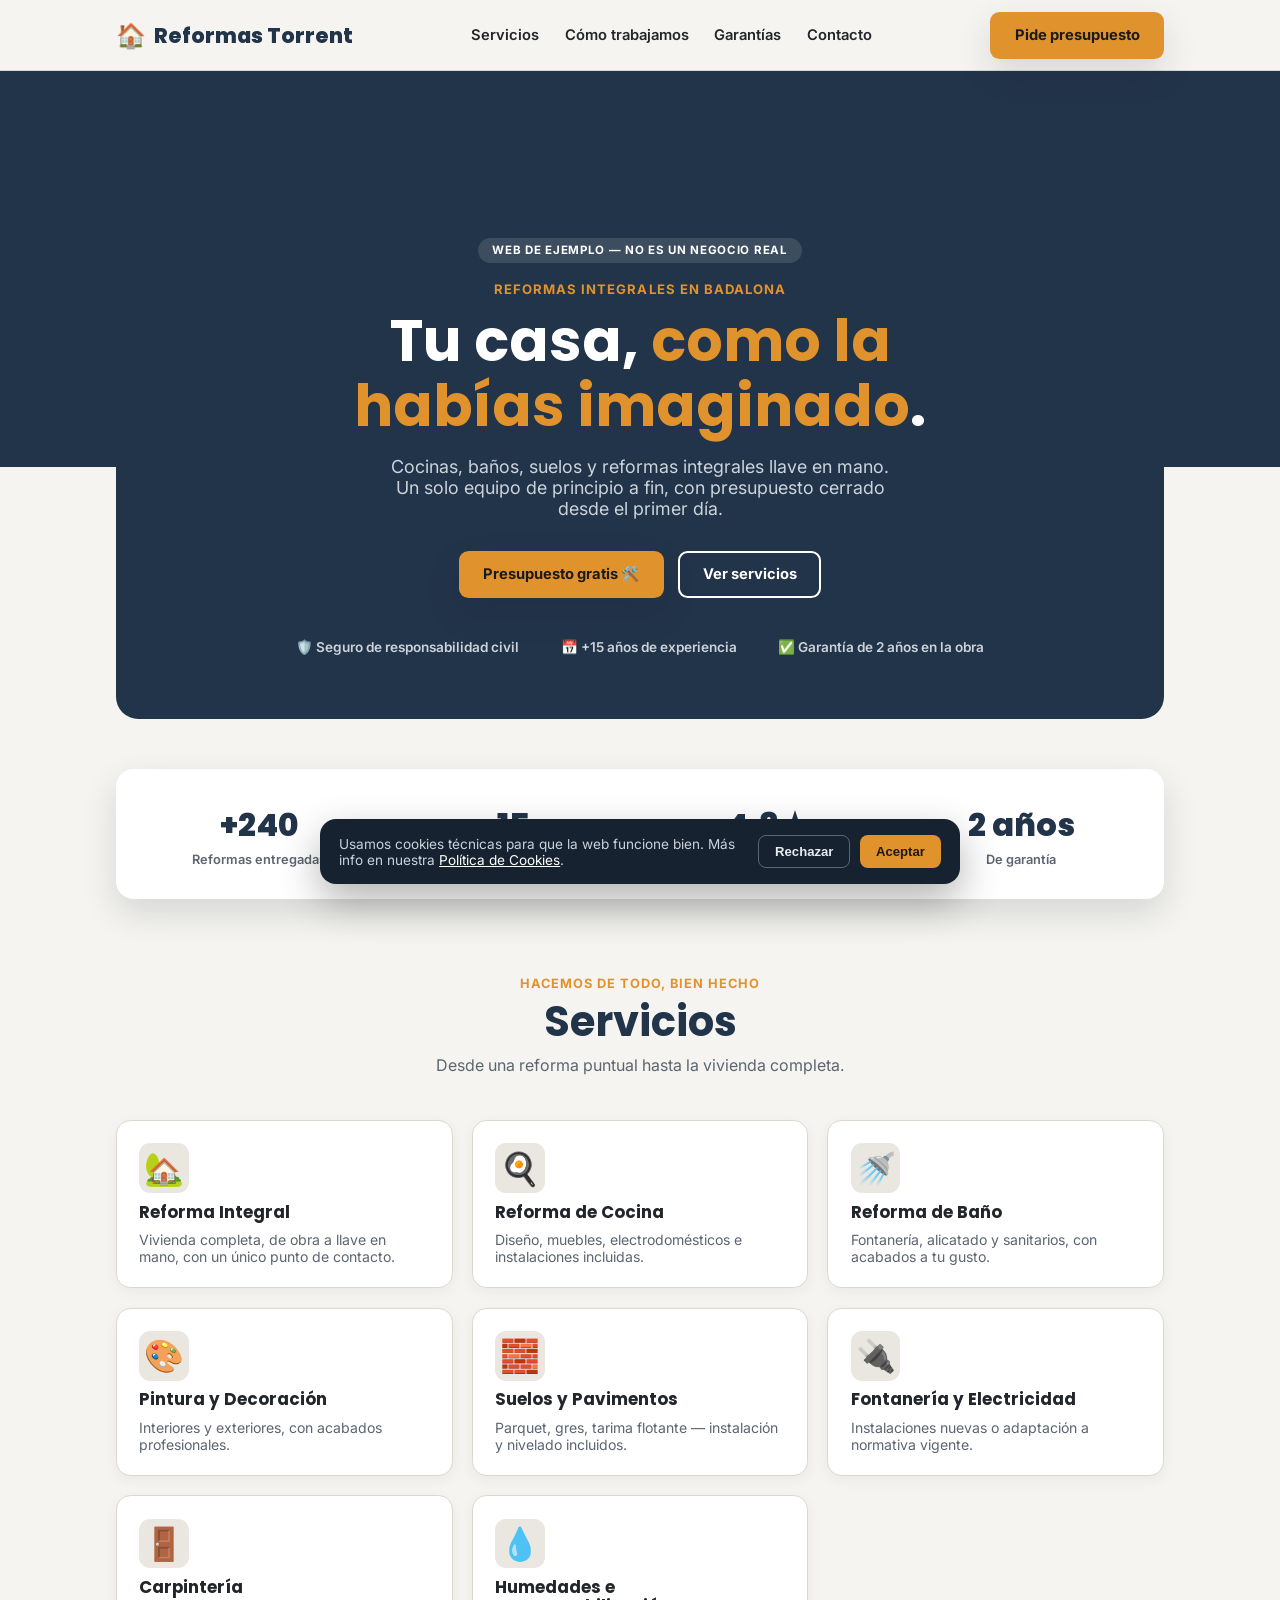
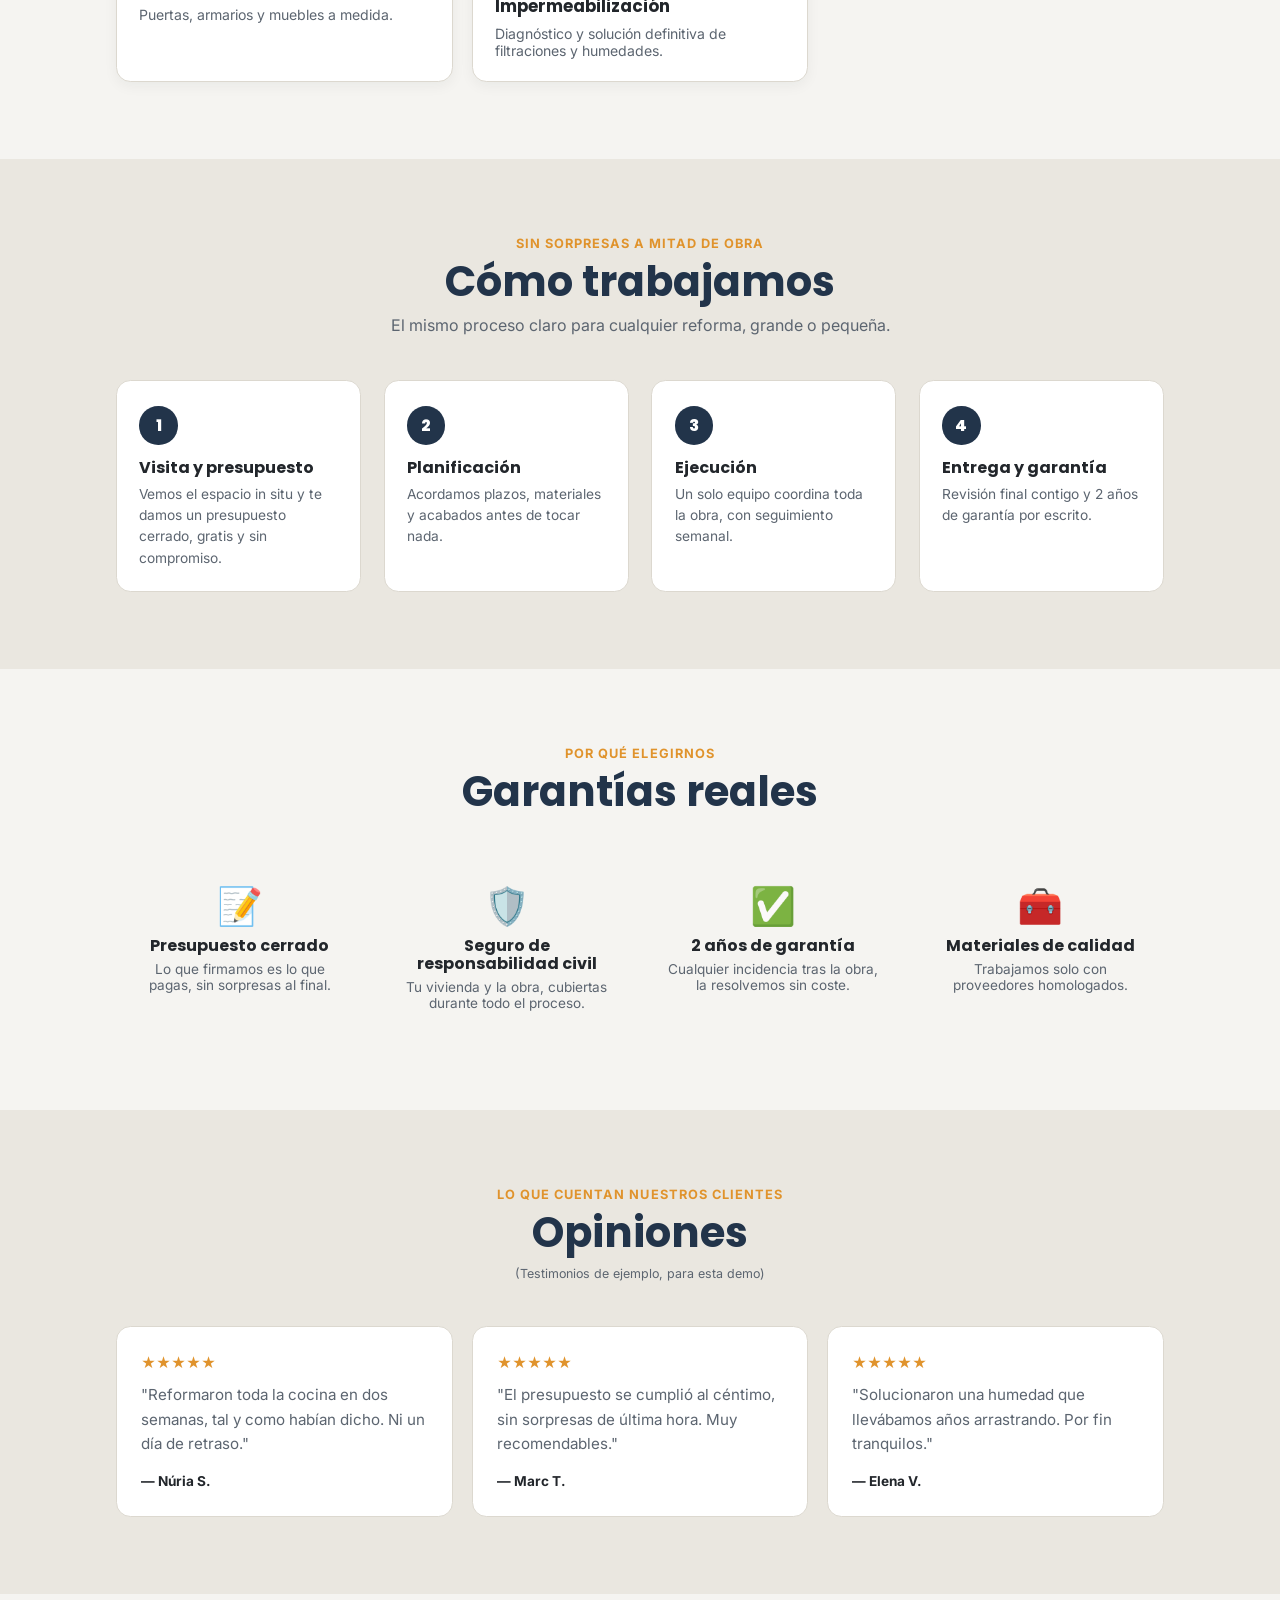
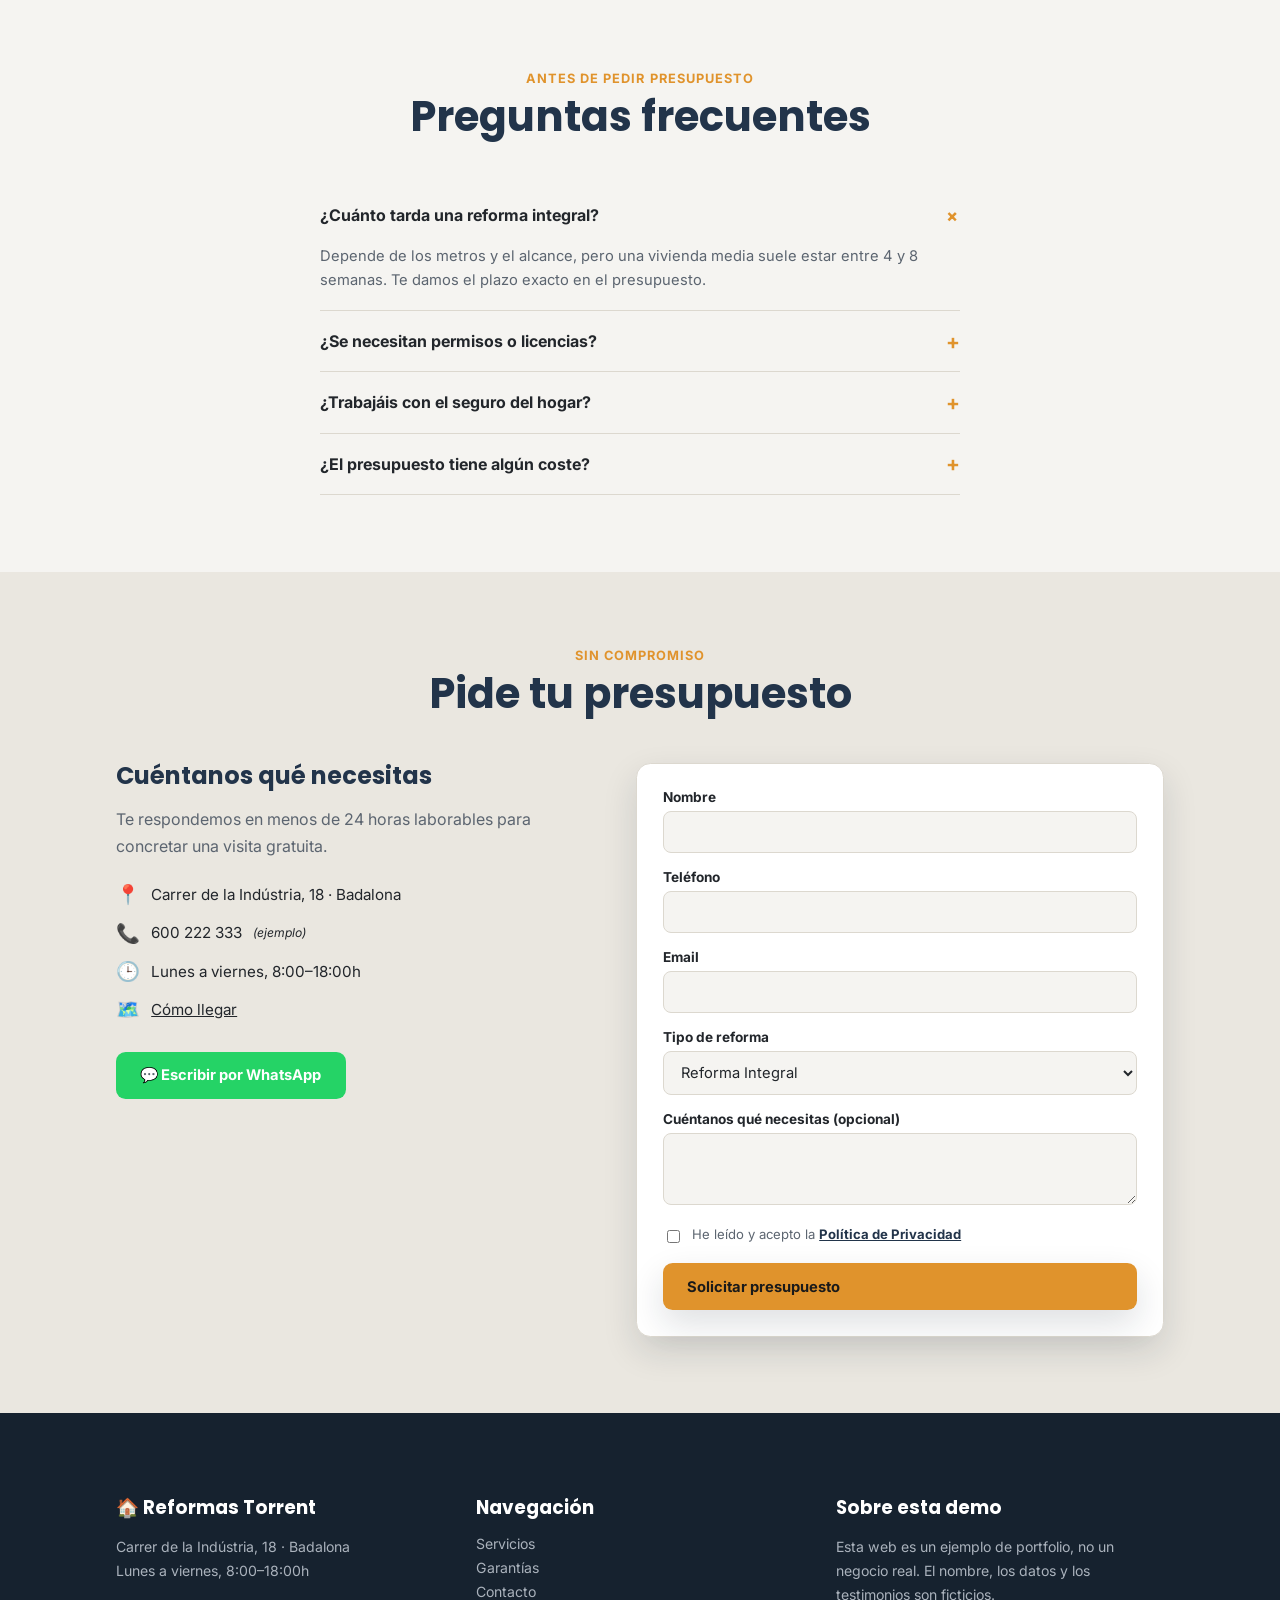
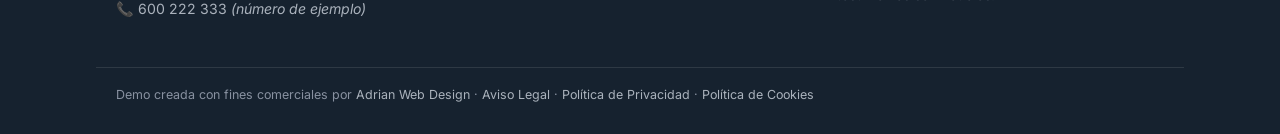
==== index.html @ 167d6a48 "Demo landing reformas Badalona" ====
<!doctype html>
<html lang="es">
<head>
<meta charset="UTF-8" />
<meta name="viewport" content="width=device-width, initial-scale=1.0" />
<title>Reformas en Badalona | Reformas Torrent</title>
<meta name="description" content="Reformas integrales de vivienda en Badalona: cocinas, baños, suelos y más. Presupuesto gratis y sin compromiso. Más de 15 años de experiencia." />
<meta property="og:title" content="Reformas en Badalona | Reformas Torrent" />
<meta property="og:description" content="Reformas integrales de vivienda en Badalona. Presupuesto gratis y sin compromiso." />
<meta property="og:type" content="website" />
<meta name="twitter:card" content="summary" />
<link rel="preconnect" href="https://fonts.googleapis.com">
<link href="https://fonts.googleapis.com/css2?family=Poppins:wght@600;700;800&family=Inter:wght@400;600;700;800&display=swap" rel="stylesheet">
<link rel="stylesheet" href="reformas.css" />
</head>
<body>

<header class="site-header">
  <div class="wrap">
    <a href="index.html" class="logo"><span class="ico">🏠</span> Reformas Torrent</a>
    <nav class="nav-links">
      <a href="#servicios">Servicios</a>
      <a href="#como-trabajamos">Cómo trabajamos</a>
      <a href="#garantias">Garantías</a>
      <a href="#contacto">Contacto</a>
    </nav>
    <a href="#contacto" class="btn btn-solid">Pide presupuesto</a>
  </div>
</header>

<section class="hero">
  <div class="wrap">
    <div class="inner">
      <div class="badge-demo">Web de ejemplo — no es un negocio real</div>
      <div class="eyebrow">Reformas integrales en Badalona</div>
      <h1>Tu casa, <span>como la habías imaginado</span>.</h1>
      <p class="lead">
        Cocinas, baños, suelos y reformas integrales llave en mano. Un solo
        equipo de principio a fin, con presupuesto cerrado desde el primer día.
      </p>
      <div class="cta-row">
        <a href="#contacto" class="btn btn-solid">Presupuesto gratis 🛠️</a>
        <a href="#servicios" class="btn btn-outline">Ver servicios</a>
      </div>
      <div class="trust-row">
        <span>🛡️ Seguro de responsabilidad civil</span>
        <span>📅 +15 años de experiencia</span>
        <span>✅ Garantía de 2 años en la obra</span>
      </div>
    </div>
  </div>
</section>

<div class="wrap stats-bar">
  <div class="stats-inner reveal">
    <div class="stat"><div class="num">+240</div><div class="lbl">Reformas entregadas</div></div>
    <div class="stat"><div class="num">15</div><div class="lbl">Años de experiencia</div></div>
    <div class="stat"><div class="num">4,8★</div><div class="lbl">Valoración media</div></div>
    <div class="stat"><div class="num">2 años</div><div class="lbl">De garantía</div></div>
  </div>
</div>

<section class="section" id="servicios">
  <div class="wrap">
    <div class="section-head reveal">
      <div class="eyebrow">Hacemos de todo, bien hecho</div>
      <h2>Servicios</h2>
      <p>Desde una reforma puntual hasta la vivienda completa.</p>
    </div>
    <div class="grid">
      <div class="card reveal"><div class="ico">🏡</div><h3>Reforma Integral</h3><div class="desc">Vivienda completa, de obra a llave en mano, con un único punto de contacto.</div></div>
      <div class="card reveal"><div class="ico">🍳</div><h3>Reforma de Cocina</h3><div class="desc">Diseño, muebles, electrodomésticos e instalaciones incluidas.</div></div>
      <div class="card reveal"><div class="ico">🚿</div><h3>Reforma de Baño</h3><div class="desc">Fontanería, alicatado y sanitarios, con acabados a tu gusto.</div></div>
      <div class="card reveal"><div class="ico">🎨</div><h3>Pintura y Decoración</h3><div class="desc">Interiores y exteriores, con acabados profesionales.</div></div>
      <div class="card reveal"><div class="ico">🧱</div><h3>Suelos y Pavimentos</h3><div class="desc">Parquet, gres, tarima flotante — instalación y nivelado incluidos.</div></div>
      <div class="card reveal"><div class="ico">🔌</div><h3>Fontanería y Electricidad</h3><div class="desc">Instalaciones nuevas o adaptación a normativa vigente.</div></div>
      <div class="card reveal"><div class="ico">🚪</div><h3>Carpintería</h3><div class="desc">Puertas, armarios y muebles a medida.</div></div>
      <div class="card reveal"><div class="ico">💧</div><h3>Humedades e Impermeabilización</h3><div class="desc">Diagnóstico y solución definitiva de filtraciones y humedades.</div></div>
    </div>
  </div>
</section>

<section class="section alt" id="como-trabajamos">
  <div class="wrap">
    <div class="section-head reveal">
      <div class="eyebrow">Sin sorpresas a mitad de obra</div>
      <h2>Cómo trabajamos</h2>
      <p>El mismo proceso claro para cualquier reforma, grande o pequeña.</p>
    </div>
    <div class="steps">
      <div class="step reveal"><div class="stepnum">1</div><h3>Visita y presupuesto</h3><p>Vemos el espacio in situ y te damos un presupuesto cerrado, gratis y sin compromiso.</p></div>
      <div class="step reveal"><div class="stepnum">2</div><h3>Planificación</h3><p>Acordamos plazos, materiales y acabados antes de tocar nada.</p></div>
      <div class="step reveal"><div class="stepnum">3</div><h3>Ejecución</h3><p>Un solo equipo coordina toda la obra, con seguimiento semanal.</p></div>
      <div class="step reveal"><div class="stepnum">4</div><h3>Entrega y garantía</h3><p>Revisión final contigo y 2 años de garantía por escrito.</p></div>
    </div>
  </div>
</section>

<section class="section" id="garantias">
  <div class="wrap">
    <div class="section-head reveal">
      <div class="eyebrow">Por qué elegirnos</div>
      <h2>Garantías reales</h2>
    </div>
    <div class="garantias">
      <div class="garantia reveal"><div class="ico">📝</div><h3>Presupuesto cerrado</h3><p>Lo que firmamos es lo que pagas, sin sorpresas al final.</p></div>
      <div class="garantia reveal"><div class="ico">🛡️</div><h3>Seguro de responsabilidad civil</h3><p>Tu vivienda y la obra, cubiertas durante todo el proceso.</p></div>
      <div class="garantia reveal"><div class="ico">✅</div><h3>2 años de garantía</h3><p>Cualquier incidencia tras la obra, la resolvemos sin coste.</p></div>
      <div class="garantia reveal"><div class="ico">🧰</div><h3>Materiales de calidad</h3><p>Trabajamos solo con proveedores homologados.</p></div>
    </div>
  </div>
</section>

<section class="section alt">
  <div class="wrap">
    <div class="section-head reveal">
      <div class="eyebrow">Lo que cuentan nuestros clientes</div>
      <h2>Opiniones</h2>
      <p style="font-size:0.78rem; color:var(--texto-suave);">(Testimonios de ejemplo, para esta demo)</p>
    </div>
    <div class="testi-grid">
      <div class="testi reveal"><div class="stars">★★★★★</div>"Reformaron toda la cocina en dos semanas, tal y como habían dicho. Ni un día de retraso."<div class="autor">— Núria S.</div></div>
      <div class="testi reveal"><div class="stars">★★★★★</div>"El presupuesto se cumplió al céntimo, sin sorpresas de última hora. Muy recomendables."<div class="autor">— Marc T.</div></div>
      <div class="testi reveal"><div class="stars">★★★★★</div>"Solucionaron una humedad que llevábamos años arrastrando. Por fin tranquilos."<div class="autor">— Elena V.</div></div>
    </div>
  </div>
</section>

<section class="section">
  <div class="wrap">
    <div class="section-head reveal">
      <div class="eyebrow">Antes de pedir presupuesto</div>
      <h2>Preguntas frecuentes</h2>
    </div>
    <div class="faq reveal">
      <div class="faq-item open">
        <button class="faq-q">¿Cuánto tarda una reforma integral? <span class="plus">+</span></button>
        <div class="faq-a"><p>Depende de los metros y el alcance, pero una vivienda media suele estar entre 4 y 8 semanas. Te damos el plazo exacto en el presupuesto.</p></div>
      </div>
      <div class="faq-item">
        <button class="faq-q">¿Se necesitan permisos o licencias? <span class="plus">+</span></button>
        <div class="faq-a"><p>Depende del tipo de obra. Si hace falta, nos encargamos nosotros mismos de la gestión del permiso correspondiente.</p></div>
      </div>
      <div class="faq-item">
        <button class="faq-q">¿Trabajáis con el seguro del hogar? <span class="plus">+</span></button>
        <div class="faq-a"><p>Sí, en casos de siniestro (humedades, roturas) podemos coordinar directamente con tu compañía aseguradora.</p></div>
      </div>
      <div class="faq-item">
        <button class="faq-q">¿El presupuesto tiene algún coste? <span class="plus">+</span></button>
        <div class="faq-a"><p>No, la visita y el presupuesto son siempre gratuitos y sin ningún compromiso de contratación.</p></div>
      </div>
    </div>
  </div>
</section>

<section class="section alt" id="contacto">
  <div class="wrap">
    <div class="section-head reveal">
      <div class="eyebrow">Sin compromiso</div>
      <h2>Pide tu presupuesto</h2>
    </div>
    <div class="contact-wrap">
      <div class="contact-info reveal">
        <h3>Cuéntanos qué necesitas</h3>
        <p>Te respondemos en menos de 24 horas laborables para concretar una visita gratuita.</p>
        <div class="item"><span class="ico">📍</span> Carrer de la Indústria, 18 · Badalona</div>
        <div class="item"><span class="ico">📞</span> 600 222 333 <em style="font-size:0.8em;">(ejemplo)</em></div>
        <div class="item"><span class="ico">🕒</span> Lunes a viernes, 8:00–18:00h</div>
        <div class="item"><span class="ico">🗺️</span> <a href="https://www.google.com/maps/search/?api=1&query=Badalona" target="_blank" rel="noopener">Cómo llegar</a></div>
        <a href="#" class="btn btn-wsp" style="margin-top:1rem;">💬 Escribir por WhatsApp</a>
      </div>
      <form class="contact-form" id="contact-form">
        <div class="form-error" id="form-error"></div>
        <div class="field"><label for="nombre">Nombre</label><input type="text" id="nombre" name="nombre" required></div>
        <div class="field"><label for="telefono">Teléfono</label><input type="tel" id="telefono" name="telefono" required></div>
        <div class="field"><label for="email">Email</label><input type="email" id="email" name="email" required></div>
        <div class="field">
          <label for="tipo">Tipo de reforma</label>
          <select id="tipo" name="tipo">
            <option>Reforma Integral</option>
            <option>Cocina</option>
            <option>Baño</option>
            <option>Pintura</option>
            <option>Suelos</option>
            <option>Fontanería / Electricidad</option>
            <option>Humedades</option>
            <option>Otro</option>
          </select>
        </div>
        <div class="field"><label for="comentarios">Cuéntanos qué necesitas (opcional)</label><textarea id="comentarios" name="comentarios"></textarea></div>
        <div class="checkbox-row">
          <input type="checkbox" id="privacidad" name="privacidad">
          <label for="privacidad">He leído y acepto la <a href="politica-privacidad.html" target="_blank">Política de Privacidad</a></label>
        </div>
        <div class="submit-row"><button type="submit" class="btn btn-solid">Solicitar presupuesto</button></div>
      </form>
      <div class="form-success" id="form-success">
        <div class="ico">🏠</div>
        <h3>¡Gracias!</h3>
        <p>Esto es una demo: en la web real, aquí llegaría tu solicitud directamente por email o WhatsApp.</p>
      </div>
    </div>
  </div>
</section>

<footer class="site-footer">
  <div class="wrap">
    <div>
      <h4>🏠 Reformas Torrent</h4>
      <p>Carrer de la Indústria, 18 · Badalona<br>Lunes a viernes, 8:00–18:00h</p>
      <p>📞 600 222 333 <em>(número de ejemplo)</em></p>
    </div>
    <div>
      <h4>Navegación</h4>
      <ul><li><a href="#servicios">Servicios</a></li><li><a href="#garantias">Garantías</a></li><li><a href="#contacto">Contacto</a></li></ul>
    </div>
    <div>
      <h4>Sobre esta demo</h4>
      <p>Esta web es un ejemplo de portfolio, no un negocio real. El nombre, los datos y los testimonios son ficticios.</p>
    </div>
  </div>
  <div class="footer-bottom">
    <span>Demo creada con fines comerciales por <a href="https://adrianwebdesign.es/" target="_blank" rel="noopener">Adrian Web Design</a> · <a href="aviso-legal.html">Aviso Legal</a> · <a href="politica-privacidad.html">Política de Privacidad</a> · <a href="politica-cookies.html">Política de Cookies</a></span>
  </div>
</footer>

<div class="cookie-banner" id="cookie-banner">
  <p>Usamos cookies técnicas para que la web funcione bien. Más info en nuestra <a href="politica-cookies.html">Política de Cookies</a>.</p>
  <div class="cookie-actions">
    <button class="btn-reject" id="cookie-reject">Rechazar</button>
    <button class="btn-accept" id="cookie-accept">Aceptar</button>
  </div>
</div>

<script src="script.js"></script>
</body>
</html>
---- reformas.css ----
/* ===== Reformas Torrent — demo de portfolio ===== */

:root {
  --azul: #22344a;
  --azul-osc: #16222f;
  --ambar: #e0932c;
  --gris: #f5f4f1;
  --gris-2: #eae7e0;
  --texto: #22262b;
  --texto-suave: #5c6570;
  --borde: #dcd8cf;
  --sombra: 0 14px 34px rgba(22, 34, 47, 0.14);
  font-size: 16px;
}

* { box-sizing: border-box; }
html { scroll-behavior: smooth; }

body {
  margin: 0;
  font-family: "Inter", system-ui, sans-serif;
  background: var(--gris);
  color: var(--texto);
  -webkit-font-smoothing: antialiased;
  overflow-x: hidden;
}

h1, h2, h3, .display {
  font-family: "Poppins", "Inter", sans-serif;
  font-weight: 700;
  line-height: 1.12;
  margin: 0;
}

a { color: inherit; }
img { max-width: 100%; display: block; }
.wrap { max-width: 68rem; margin: 0 auto; padding: 0 1.25rem; }

.reveal { opacity: 0; transform: translateY(18px); transition: opacity 0.6s ease, transform 0.6s ease; }
.reveal.in { opacity: 1; transform: translateY(0); }

/* ---------- Header ---------- */

.site-header { position: sticky; top: 0; z-index: 40; background: rgba(245, 244, 241, 0.94); backdrop-filter: blur(8px); border-bottom: 1px solid var(--borde); }
.site-header .wrap { display: flex; align-items: center; justify-content: space-between; gap: 1rem; height: 4.4rem; }
.logo { display: flex; align-items: center; gap: 0.5rem; font-family: "Poppins", sans-serif; font-weight: 800; font-size: clamp(1.05rem, 2vw, 1.3rem); text-decoration: none; color: var(--azul); white-space: nowrap; }
.logo .ico { font-size: 1.5rem; }
.nav-links { display: flex; align-items: center; gap: 1.6rem; font-weight: 600; font-size: 0.92rem; }
.nav-links a { text-decoration: none; color: var(--texto); }
.nav-links a:hover { color: var(--ambar); }

.btn { display: inline-flex; align-items: center; gap: 0.5rem; padding: 0.78rem 1.4rem; border-radius: 0.6rem; font-weight: 700; text-decoration: none; font-size: 0.92rem; border: 2px solid transparent; cursor: pointer; transition: transform 0.15s ease; }
.btn:hover { transform: translateY(-2px); }
.btn-solid { background: var(--ambar); color: #1a1a1a; box-shadow: var(--sombra); }
.btn-solid:hover { background: #c67e1f; }
.btn-outline { background: transparent; border-color: var(--azul); color: var(--azul); }
.btn-wsp { background: #25d366; color: #fff; }

/* ---------- Hero ---------- */

.hero { position: relative; padding: clamp(3.5rem, 8vw, 6.5rem) 0 clamp(3rem, 6vw, 4.5rem); text-align: center; overflow: hidden; background: linear-gradient(180deg, var(--azul) 0%, var(--azul) 55%, var(--gris) 55%); }
.hero .inner { background: var(--azul); border-radius: 1.4rem; padding: clamp(2.5rem, 6vw, 4rem) clamp(1.5rem, 4vw, 3rem); color: #fff; }
.hero .badge-demo { display: inline-block; margin-bottom: 1.1rem; padding: 0.35rem 0.9rem; border-radius: 999px; background: rgba(255,255,255,0.12); color: #fff; font-size: 0.72rem; font-weight: 700; letter-spacing: 0.06em; text-transform: uppercase; }
.hero .eyebrow { font-weight: 700; color: var(--ambar); letter-spacing: 0.08em; text-transform: uppercase; font-size: 0.82rem; margin-bottom: 0.8rem; }
.hero h1 { font-size: clamp(2.2rem, 5.5vw, 3.6rem); max-width: 40rem; margin: 0 auto; color: #fff; }
.hero h1 span { color: var(--ambar); }
.hero p.lead { max-width: 32rem; margin: 1.1rem auto 0; color: #cdd3da; font-size: clamp(1rem, 1.6vw, 1.12rem); }
.hero .cta-row { margin-top: 2rem; display: flex; gap: 0.9rem; justify-content: center; flex-wrap: wrap; }
.hero .btn-outline { border-color: #fff; color: #fff; }

.trust-row { margin-top: 2.6rem; display: flex; justify-content: center; gap: clamp(1.2rem, 4vw, 2.6rem); flex-wrap: wrap; font-size: 0.85rem; color: #cdd3da; font-weight: 600; }
.trust-row span { display: flex; align-items: center; gap: 0.4rem; }

/* Stats bar */
.stats-bar { margin-top: -1.4rem; position: relative; z-index: 5; }
.stats-inner { background: #fff; border-radius: 1.1rem; box-shadow: var(--sombra); display: grid; grid-template-columns: repeat(auto-fit, minmax(9rem, 1fr)); padding: 1.6rem 1rem; }
.stat { text-align: center; padding: 0.4rem; }
.stat .num { font-family: "Poppins", sans-serif; font-weight: 800; font-size: clamp(1.5rem, 3vw, 2rem); color: var(--azul); }
.stat .lbl { font-size: 0.8rem; color: var(--texto-suave); font-weight: 600; margin-top: 0.2rem; }

/* ---------- Secciones ---------- */

.section { padding: clamp(3rem, 6vw, 5rem) 0; }
.section.alt { background: var(--gris-2); }
.section-head { text-align: center; max-width: 36rem; margin: 0 auto clamp(2rem, 4vw, 2.8rem); }
.section-head .eyebrow { font-weight: 700; color: var(--ambar); letter-spacing: 0.08em; text-transform: uppercase; font-size: 0.8rem; margin-bottom: 0.5rem; }
.section-head h2 { font-size: clamp(1.9rem, 3.8vw, 2.6rem); color: var(--azul); }
.section-head p { color: var(--texto-suave); margin-top: 0.6rem; }

/* Servicios */
.grid { display: grid; grid-template-columns: repeat(auto-fill, minmax(16rem, 1fr)); gap: 1.2rem; }
.card { background: #fff; border: 1px solid var(--borde); border-radius: 0.9rem; padding: 1.4rem; display: flex; flex-direction: column; gap: 0.6rem; box-shadow: 0 4px 14px rgba(22,34,47,0.05); transition: box-shadow 0.15s ease, transform 0.15s ease; }
.card:hover { box-shadow: var(--sombra); transform: translateY(-3px); }
.card .ico { font-size: 2rem; width: 3.1rem; height: 3.1rem; display: flex; align-items: center; justify-content: center; background: var(--gris-2); border-radius: 0.7rem; }
.card h3 { font-size: 1.05rem; }
.card .desc { font-size: 0.88rem; color: var(--texto-suave); flex-grow: 1; }

/* Cómo trabajamos */
.steps { display: grid; grid-template-columns: repeat(auto-fit, minmax(13rem, 1fr)); gap: 1.4rem; counter-reset: step; }
.step { position: relative; background: #fff; border: 1px solid var(--borde); border-radius: 0.9rem; padding: 1.6rem 1.4rem 1.4rem; }
.step .stepnum { width: 2.4rem; height: 2.4rem; border-radius: 50%; background: var(--azul); color: #fff; display: flex; align-items: center; justify-content: center; font-family: "Poppins", sans-serif; font-weight: 800; margin-bottom: 0.9rem; }
.step h3 { font-size: 1rem; margin-bottom: 0.4rem; }
.step p { font-size: 0.86rem; color: var(--texto-suave); margin: 0; line-height: 1.55; }

/* Garantías */
.garantias { display: grid; grid-template-columns: repeat(auto-fit, minmax(14rem, 1fr)); gap: 1.2rem; }
.garantia { text-align: center; padding: 1.4rem 1rem; }
.garantia .ico { font-size: 2.3rem; margin-bottom: 0.6rem; }
.garantia h3 { font-size: 1rem; margin-bottom: 0.35rem; }
.garantia p { font-size: 0.85rem; color: var(--texto-suave); margin: 0; }

/* Testimonios */
.testi-grid { display: grid; grid-template-columns: repeat(auto-fit, minmax(16rem, 1fr)); gap: 1.2rem; }
.testi { background: #fff; border: 1px solid var(--borde); border-radius: 0.9rem; padding: 1.5rem; font-size: 0.95rem; color: var(--texto-suave); line-height: 1.6; }
.testi .stars { color: var(--ambar); font-size: 0.9rem; margin-bottom: 0.6rem; }
.testi .autor { margin-top: 0.9rem; font-weight: 700; color: var(--texto); font-size: 0.85rem; }

/* FAQ */
.faq { max-width: 40rem; margin: 0 auto; }
.faq-item { border-bottom: 1px solid var(--borde); }
.faq-q { width: 100%; text-align: left; background: none; border: none; cursor: pointer; padding: 1.1rem 0; display: flex; justify-content: space-between; align-items: center; font-weight: 700; font-size: 1rem; color: var(--texto); font-family: inherit; }
.faq-q .plus { transition: transform 0.2s ease; font-size: 1.3rem; color: var(--ambar); }
.faq-item.open .faq-q .plus { transform: rotate(45deg); }
.faq-a { max-height: 0; overflow: hidden; transition: max-height 0.25s ease; }
.faq-item.open .faq-a { max-height: 12rem; }
.faq-a p { padding: 0 0 1.1rem; color: var(--texto-suave); font-size: 0.92rem; line-height: 1.6; margin: 0; }

/* Contacto */
.contact-wrap { display: grid; grid-template-columns: 1fr 1.1fr; gap: 2.5rem; align-items: flex-start; }
@media (max-width: 800px) { .contact-wrap { grid-template-columns: 1fr; } }
.contact-info h3 { font-size: 1.5rem; margin-bottom: 0.8rem; color: var(--azul); }
.contact-info p { color: var(--texto-suave); line-height: 1.7; margin-bottom: 1.4rem; }
.contact-info .item { display: flex; gap: 0.7rem; align-items: center; margin-bottom: 0.9rem; font-size: 0.95rem; }
.contact-info .ico { font-size: 1.2rem; }

form.contact-form { background: #fff; border: 1px solid var(--borde); border-radius: 0.9rem; padding: 1.6rem; box-shadow: var(--sombra); }
.field { margin-bottom: 1rem; }
.field label { display: block; font-size: 0.85rem; font-weight: 700; margin-bottom: 0.35rem; }
.field input, .field select, .field textarea { width: 100%; padding: 0.7rem 0.85rem; border: 1.5px solid var(--borde); border-radius: 0.5rem; font-family: inherit; font-size: 0.92rem; background: var(--gris); color: var(--texto); }
.field textarea { resize: vertical; min-height: 4.5rem; }
.checkbox-row { display: flex; align-items: flex-start; gap: 0.6rem; margin: 1.1rem 0; font-size: 0.82rem; color: var(--texto-suave); }
.checkbox-row input { margin-top: 0.2rem; }
.checkbox-row a { color: var(--azul); font-weight: 700; text-decoration: underline; }
.form-error { color: #b3402a; font-size: 0.82rem; margin-bottom: 0.8rem; display: none; }
.form-error.show { display: block; }
.form-success { display: none; text-align: center; padding: 2rem 0; }
.form-success.show { display: block; }
.form-success .ico { font-size: 2.4rem; margin-bottom: 0.6rem; }
.submit-row { display: flex; gap: 0.7rem; flex-wrap: wrap; }
.submit-row button { flex: 1; min-width: 9rem; font-family: inherit; }

/* ---------- Footer ---------- */

.site-footer { background: var(--azul-osc); color: #d8dde3; padding: clamp(2.5rem, 5vw, 3.5rem) 0 2rem; }
.site-footer .wrap { display: grid; grid-template-columns: repeat(auto-fit, minmax(13rem, 1fr)); gap: 2rem; }
.site-footer h4 { font-family: "Poppins", sans-serif; font-size: 1.15rem; margin-bottom: 0.7rem; color: #fff; }
.site-footer p, .site-footer li { font-size: 0.88rem; color: #aab2bc; line-height: 1.7; }
.site-footer ul { list-style: none; margin: 0; padding: 0; }
.site-footer a { text-decoration: none; color: #aab2bc; }
.site-footer a:hover { color: #fff; }
.footer-bottom { max-width: 68rem; margin: 2rem auto 0; padding: 1.2rem 1.25rem 0; border-top: 1px solid rgba(255,255,255,0.1); font-size: 0.78rem; color: #8891a0; display: flex; flex-wrap: wrap; gap: 0.6rem 1.2rem; justify-content: space-between; }
.footer-bottom a { color: #aab2bc; }
.footer-bottom a:hover { color: #fff; }

/* ---------- Banner de cookies ---------- */
.cookie-banner { position: fixed; left: 1rem; right: 1rem; bottom: 1rem; z-index: 80; max-width: 40rem; margin: 0 auto; background: var(--azul-osc); color: #e7eaee; border-radius: 1rem; padding: 1rem 1.2rem; box-shadow: 0 16px 40px rgba(0,0,0,0.3); display: flex; flex-wrap: wrap; align-items: center; gap: 0.9rem; transform: translateY(140%); transition: transform 0.3s ease; }
.cookie-banner.show { transform: translateY(0); }
.cookie-banner p { margin: 0; font-size: 0.85rem; flex: 1 1 16rem; color: #ccd2d9; }
.cookie-banner a { color: #fff; text-decoration: underline; }
.cookie-banner .cookie-actions { display: flex; gap: 0.6rem; flex-shrink: 0; }
.cookie-banner button { border: none; border-radius: 0.5rem; padding: 0.5rem 1rem; font-weight: 700; font-size: 0.82rem; cursor: pointer; }
.cookie-banner .btn-reject { background: transparent; border: 1.5px solid #5c6570; color: #e7eaee; }
.cookie-banner .btn-accept { background: var(--ambar); color: #1a1a1a; }

/* ---------- Páginas legales ---------- */
.legal-hero { padding: clamp(3rem, 7vw, 5rem) 0 clamp(2rem, 5vw, 3rem); text-align: center; background: var(--azul); color: #fff; }
.legal-hero h1 { font-size: clamp(2.1rem, 5vw, 3rem); color: #fff; }
.legal-body { max-width: 42rem; margin: 0 auto; padding: clamp(2rem, 5vw, 3rem) 1.25rem clamp(3rem, 6vw, 5rem); }
.legal-body h2 { font-size: 1.25rem; margin: 2rem 0 0.6rem; color: var(--azul); }
.legal-body h2:first-child { margin-top: 0; }
.legal-body p, .legal-body li { font-size: 0.98rem; line-height: 1.7; color: var(--texto-suave); }
.legal-body strong { color: var(--texto); }
.legal-body .placeholder { background: #fff3cd; color: #6b5300; padding: 0.1rem 0.4rem; border-radius: 0.3rem; font-weight: 700; font-size: 0.85em; }

@media (max-width: 640px) { .nav-links { display: none; } }
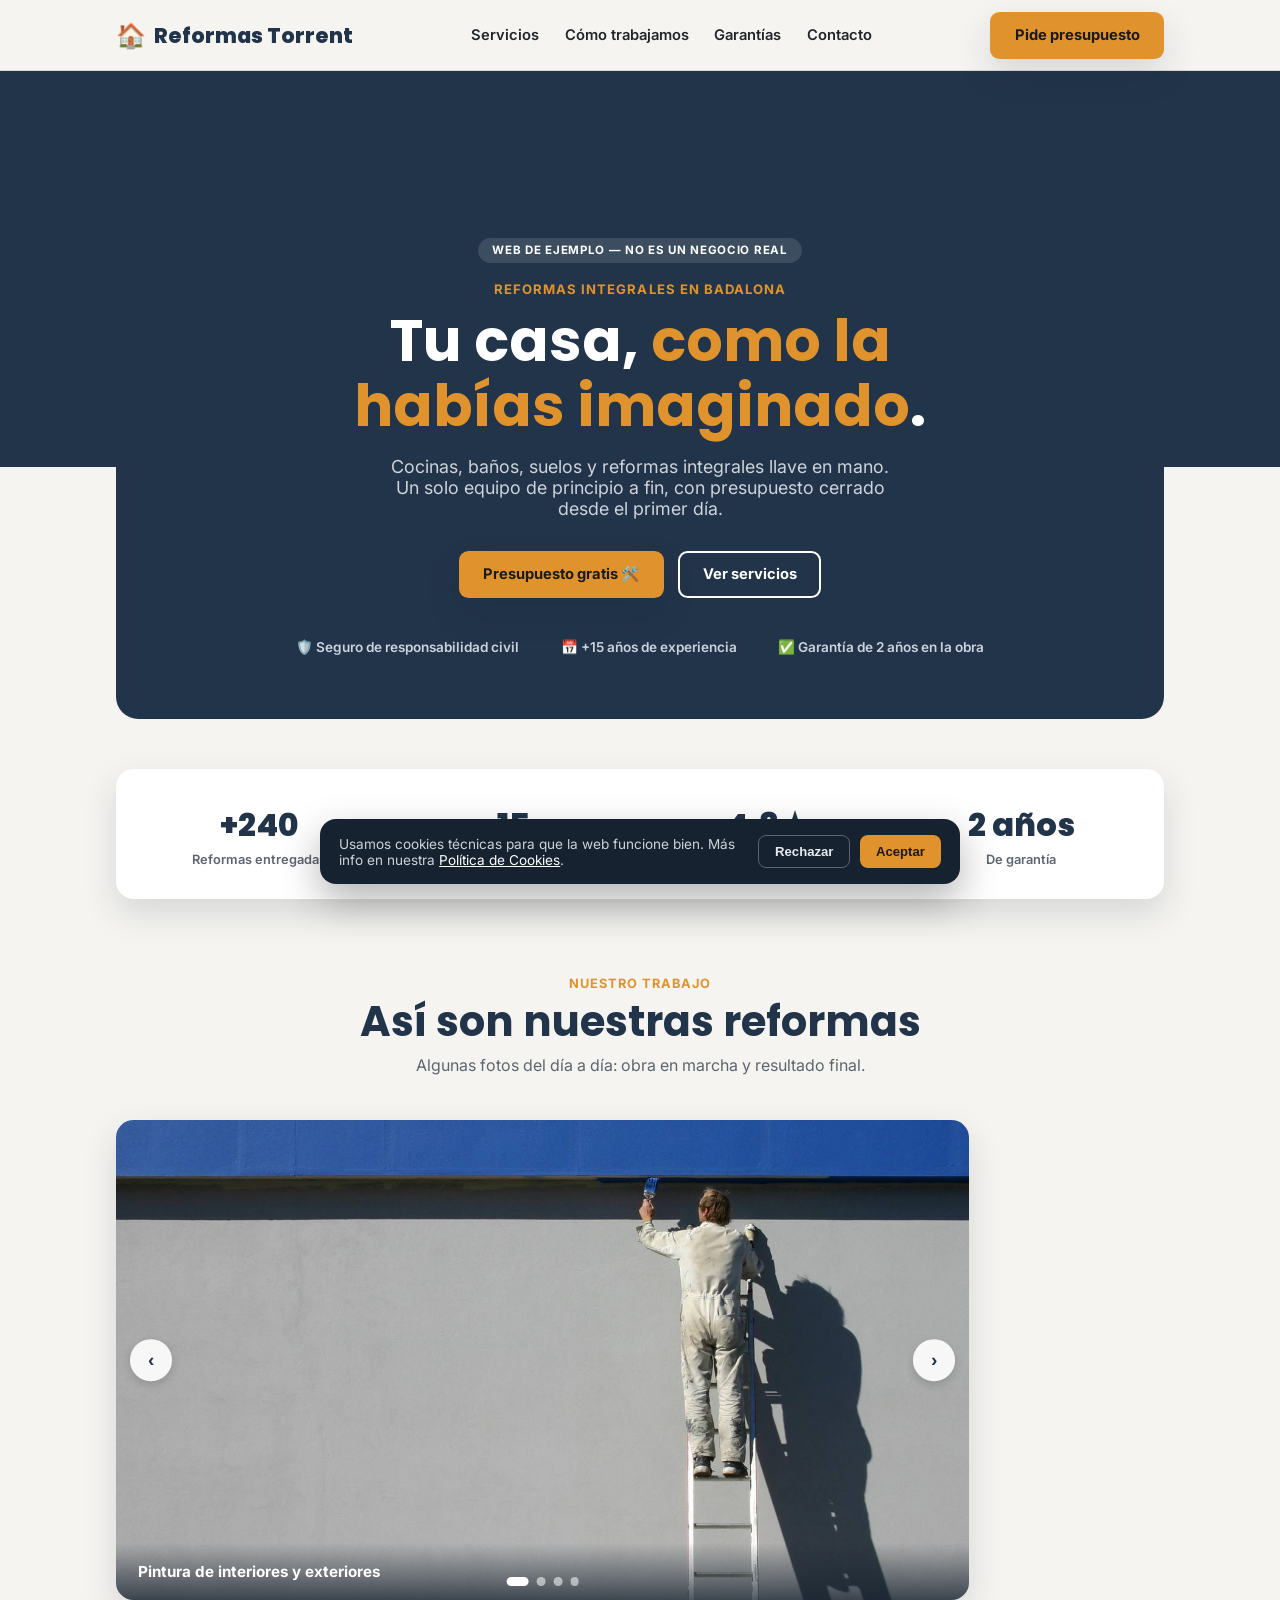
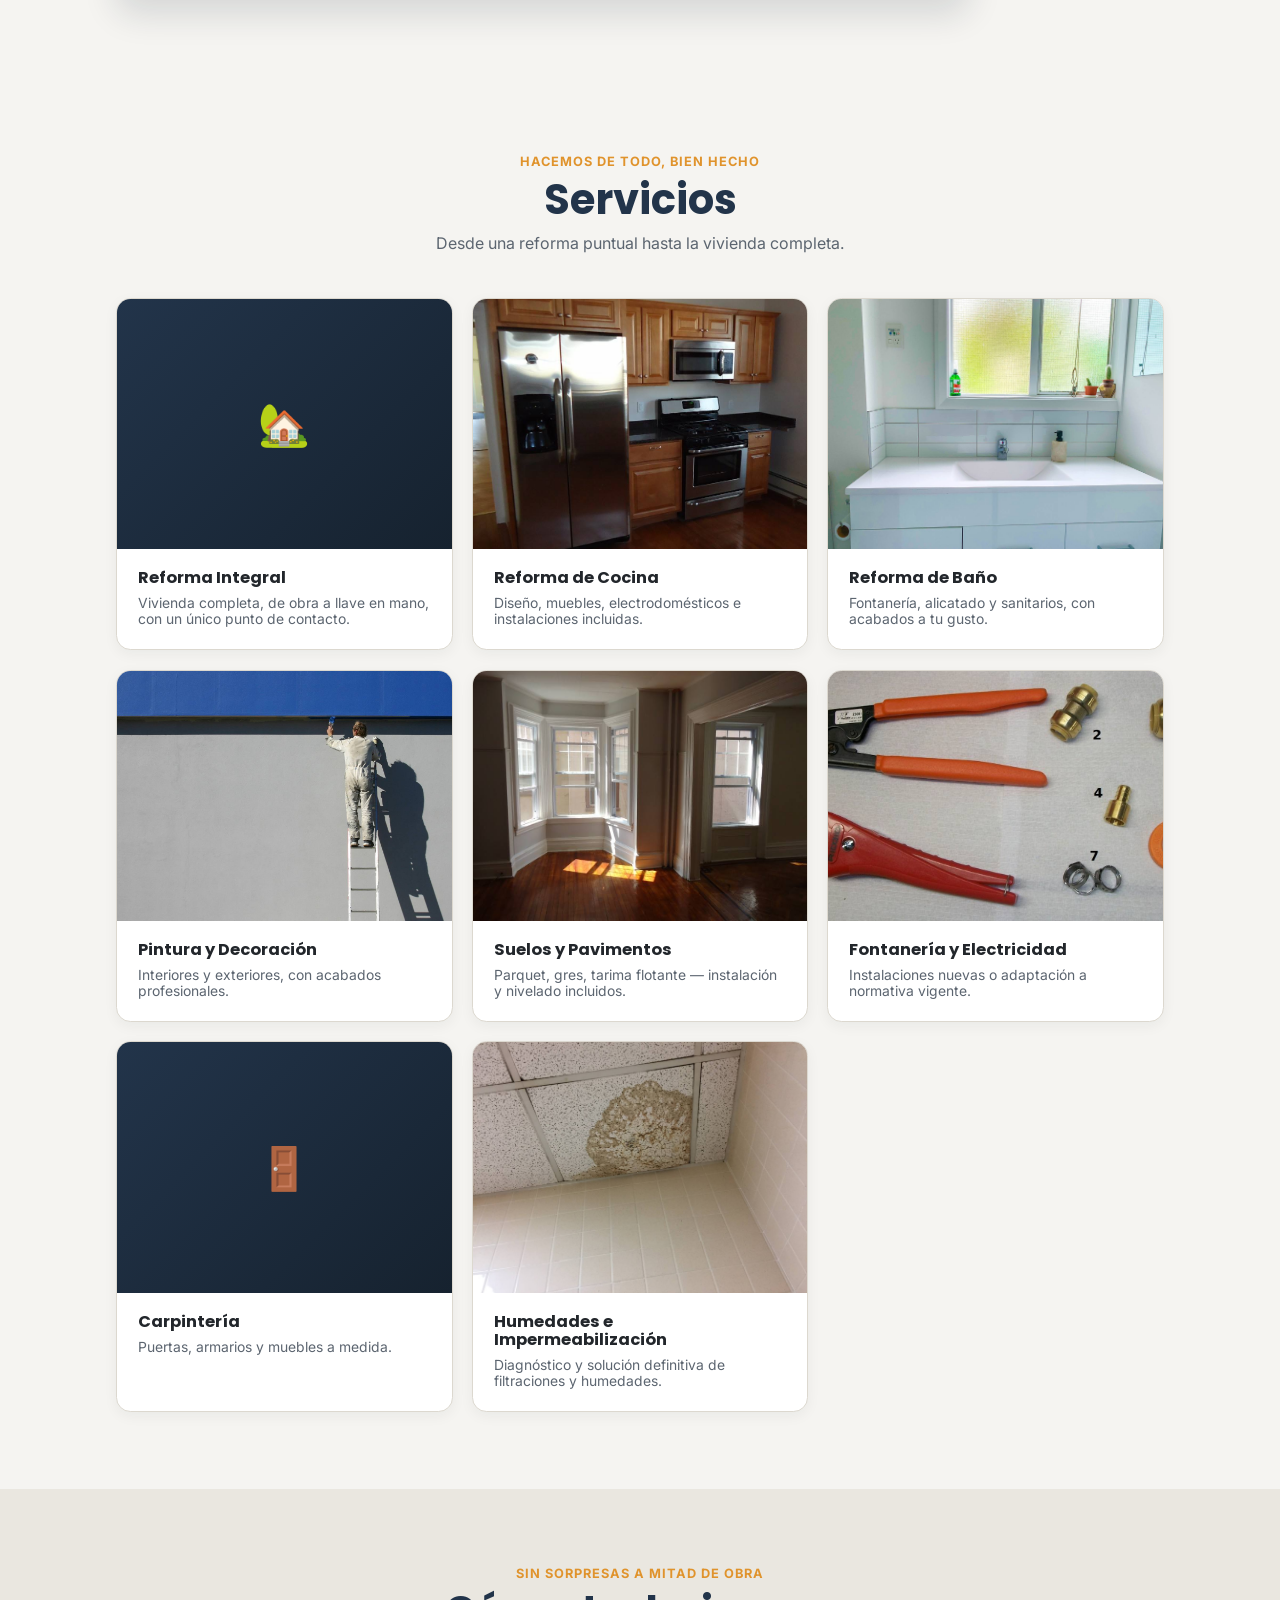
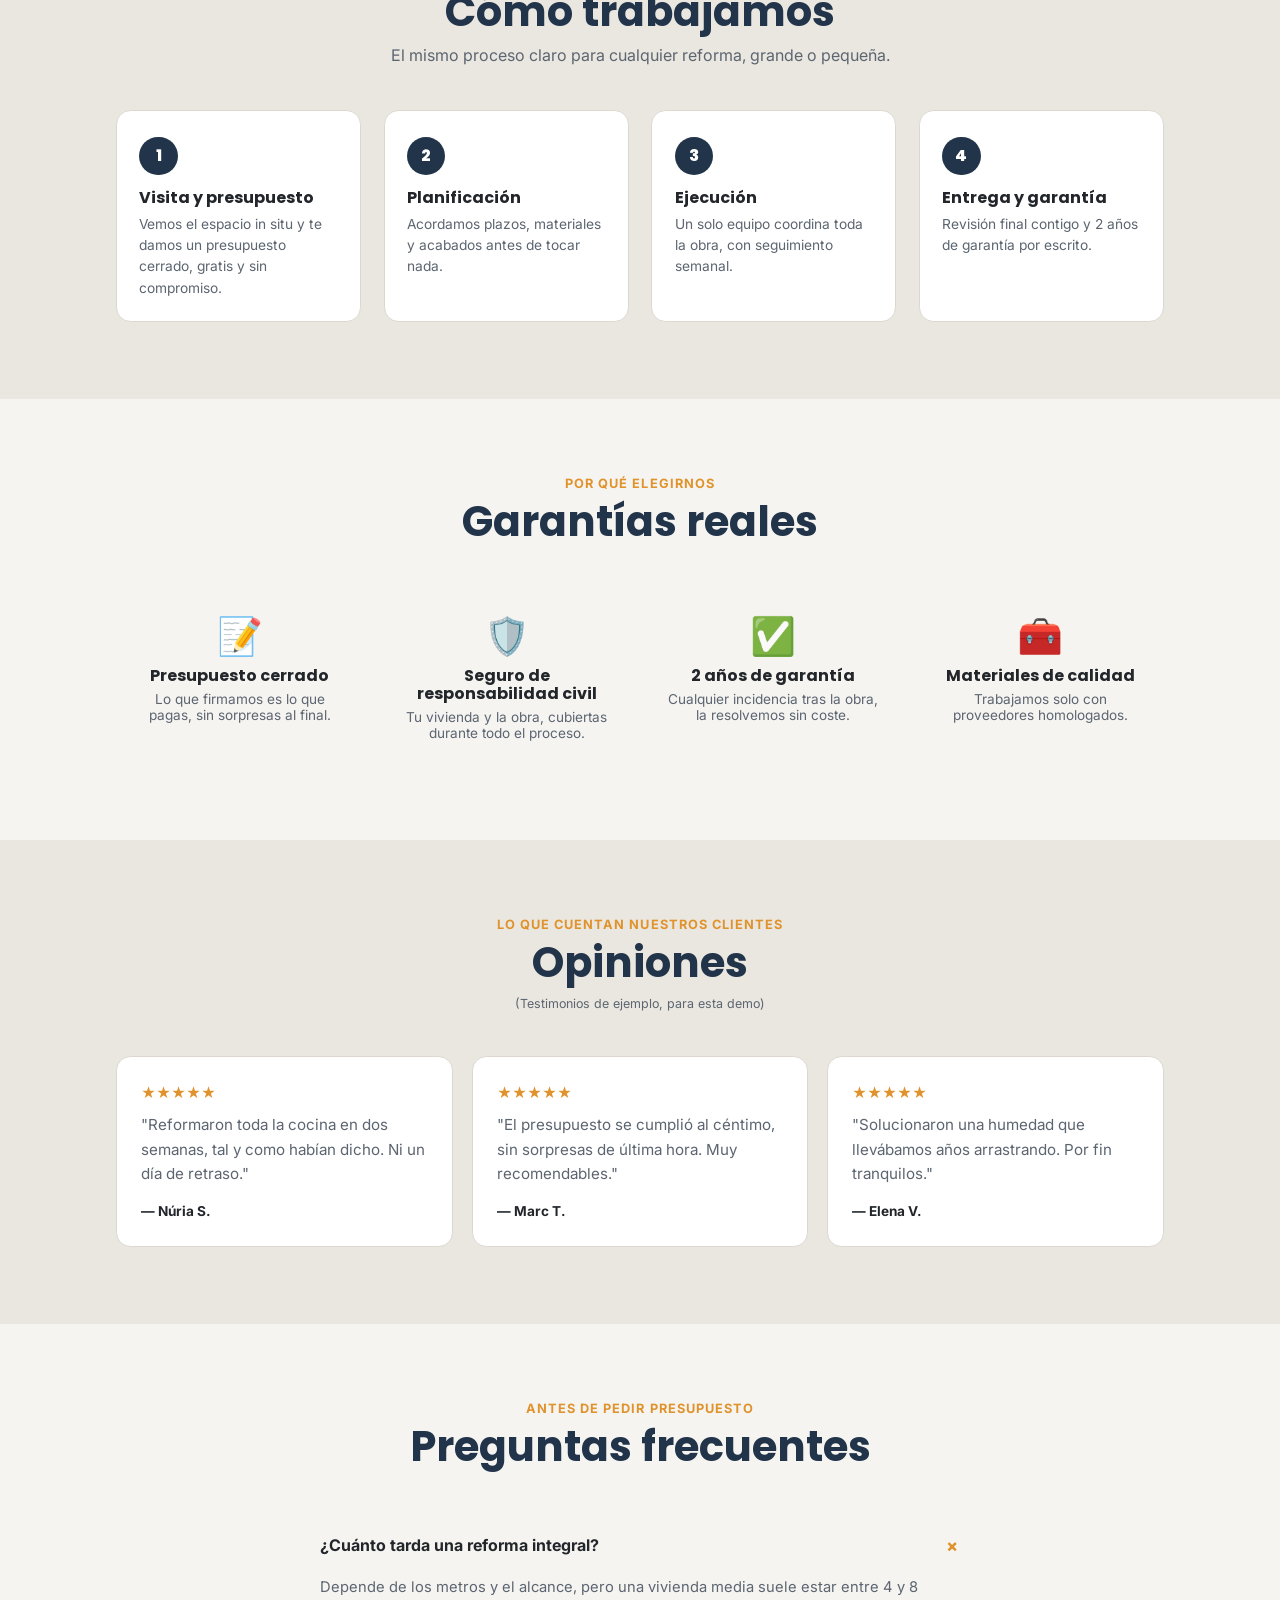
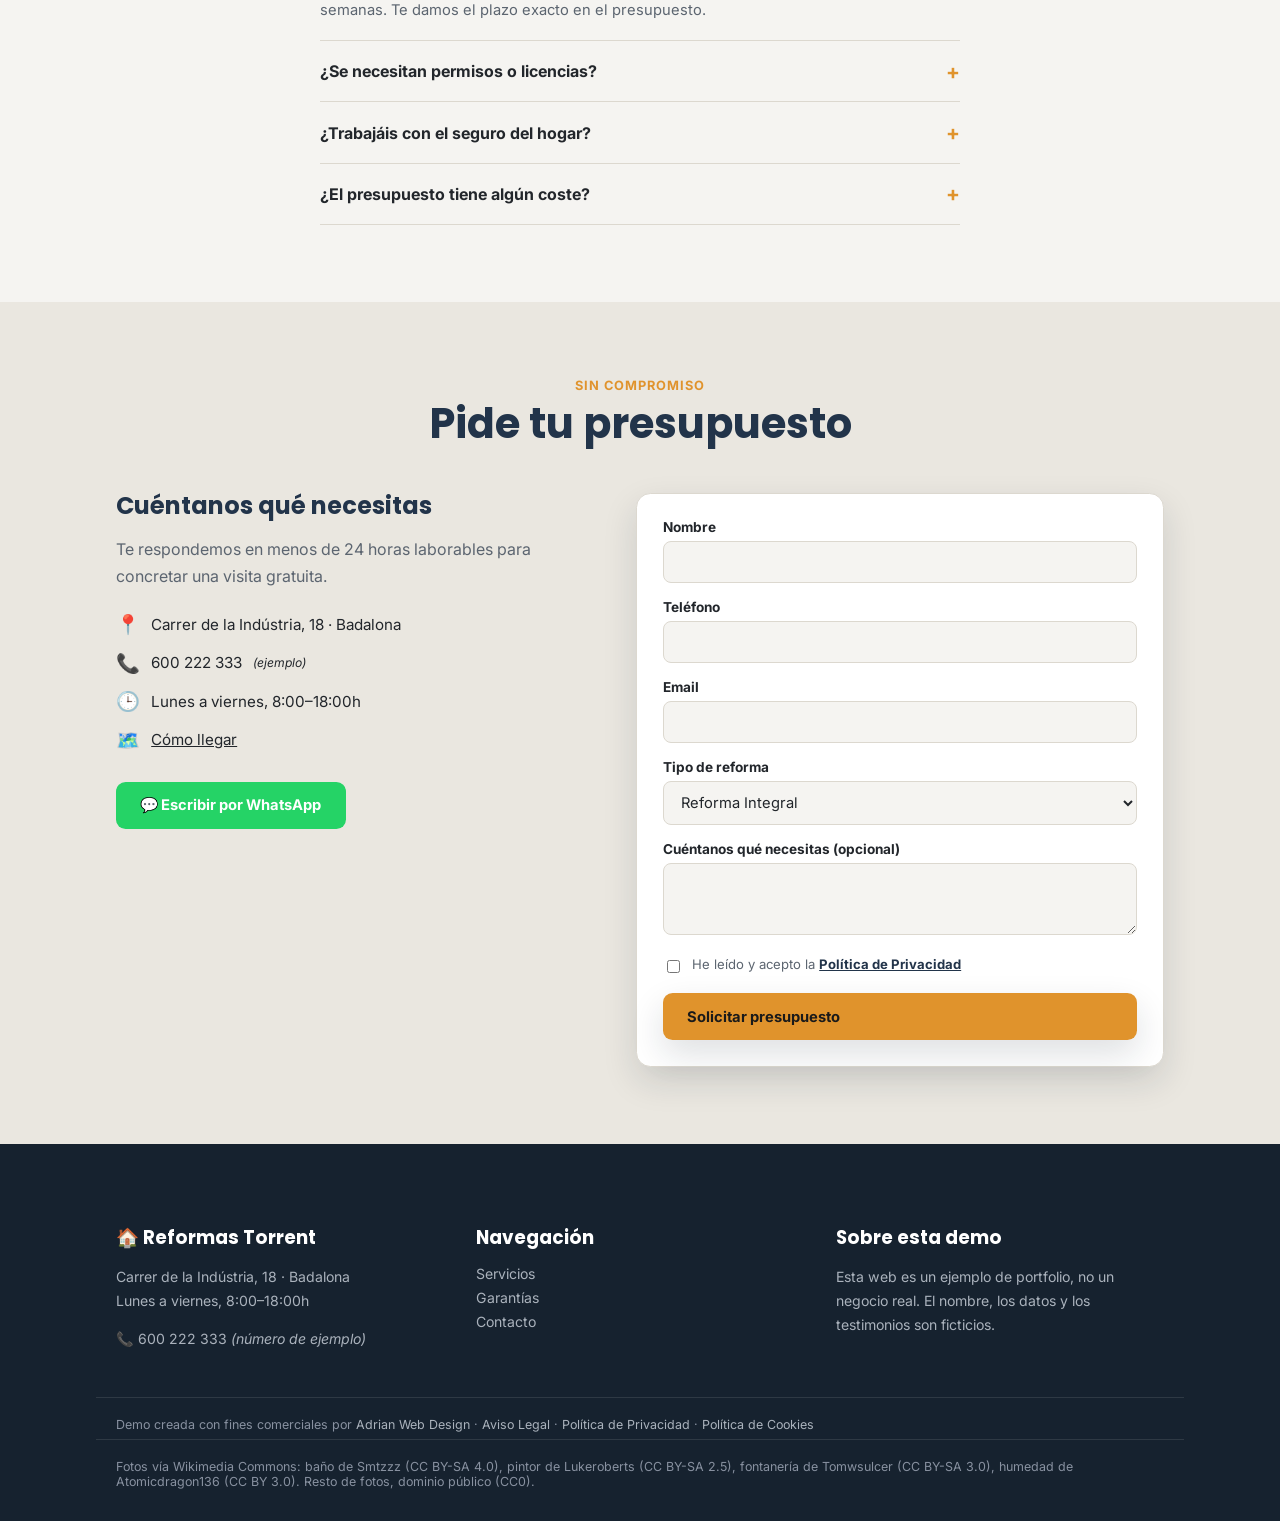
==== commit b3ba115a: "Añade fotos por servicio, carrusel de empresa y contador animado" ====
--- a/index.html
+++ b/index.html
@@ -53,12 +53,33 @@
 
 <div class="wrap stats-bar">
   <div class="stats-inner reveal">
-    <div class="stat"><div class="num">+240</div><div class="lbl">Reformas entregadas</div></div>
-    <div class="stat"><div class="num">15</div><div class="lbl">Años de experiencia</div></div>
-    <div class="stat"><div class="num">4,8★</div><div class="lbl">Valoración media</div></div>
-    <div class="stat"><div class="num">2 años</div><div class="lbl">De garantía</div></div>
+    <div class="stat"><div class="num">+<span data-count="240">0</span></div><div class="lbl">Reformas entregadas</div></div>
+    <div class="stat"><div class="num"><span data-count="15">0</span></div><div class="lbl">Años de experiencia</div></div>
+    <div class="stat"><div class="num"><span data-count="4.8">0</span>★</div><div class="lbl">Valoración media</div></div>
+    <div class="stat"><div class="num"><span data-count="2">0</span> años</div><div class="lbl">De garantía</div></div>
   </div>
 </div>
+
+<section class="section">
+  <div class="wrap">
+    <div class="section-head reveal">
+      <div class="eyebrow">Nuestro trabajo</div>
+      <h2>Así son nuestras reformas</h2>
+      <p>Algunas fotos del día a día: obra en marcha y resultado final.</p>
+    </div>
+    <div class="carousel reveal">
+      <div class="carousel-track">
+        <div class="carousel-slide"><img src="assets/servicio-pintura.jpg" alt="Pintor aplicando pintura en una fachada" loading="lazy"><div class="carousel-caption">Pintura de interiores y exteriores</div></div>
+        <div class="carousel-slide"><img src="assets/servicio-cocina.jpg" alt="Cocina reformada con muebles y electrodomésticos nuevos" loading="lazy"><div class="carousel-caption">Reforma de cocina, llave en mano</div></div>
+        <div class="carousel-slide"><img src="assets/servicio-bano.jpg" alt="Baño reformado con lavabo y azulejos nuevos" loading="lazy"><div class="carousel-caption">Reforma de baño completa</div></div>
+        <div class="carousel-slide"><img src="assets/servicio-suelos.jpg" alt="Salón con suelo de madera renovado" loading="lazy"><div class="carousel-caption">Suelos y pavimentos</div></div>
+      </div>
+      <button class="carousel-arrow carousel-prev" aria-label="Foto anterior">‹</button>
+      <button class="carousel-arrow carousel-next" aria-label="Foto siguiente">›</button>
+      <div class="carousel-dots"></div>
+    </div>
+  </div>
+</section>
 
 <section class="section" id="servicios">
   <div class="wrap">
@@ -68,14 +89,38 @@
       <p>Desde una reforma puntual hasta la vivienda completa.</p>
     </div>
     <div class="grid">
-      <div class="card reveal"><div class="ico">🏡</div><h3>Reforma Integral</h3><div class="desc">Vivienda completa, de obra a llave en mano, con un único punto de contacto.</div></div>
-      <div class="card reveal"><div class="ico">🍳</div><h3>Reforma de Cocina</h3><div class="desc">Diseño, muebles, electrodomésticos e instalaciones incluidas.</div></div>
-      <div class="card reveal"><div class="ico">🚿</div><h3>Reforma de Baño</h3><div class="desc">Fontanería, alicatado y sanitarios, con acabados a tu gusto.</div></div>
-      <div class="card reveal"><div class="ico">🎨</div><h3>Pintura y Decoración</h3><div class="desc">Interiores y exteriores, con acabados profesionales.</div></div>
-      <div class="card reveal"><div class="ico">🧱</div><h3>Suelos y Pavimentos</h3><div class="desc">Parquet, gres, tarima flotante — instalación y nivelado incluidos.</div></div>
-      <div class="card reveal"><div class="ico">🔌</div><h3>Fontanería y Electricidad</h3><div class="desc">Instalaciones nuevas o adaptación a normativa vigente.</div></div>
-      <div class="card reveal"><div class="ico">🚪</div><h3>Carpintería</h3><div class="desc">Puertas, armarios y muebles a medida.</div></div>
-      <div class="card reveal"><div class="ico">💧</div><h3>Humedades e Impermeabilización</h3><div class="desc">Diagnóstico y solución definitiva de filtraciones y humedades.</div></div>
+      <div class="card reveal">
+        <div class="card-photo no-photo"><div class="ico">🏡</div></div>
+        <div class="card-body"><h3>Reforma Integral</h3><div class="desc">Vivienda completa, de obra a llave en mano, con un único punto de contacto.</div></div>
+      </div>
+      <div class="card reveal">
+        <div class="card-photo"><img src="assets/servicio-cocina.jpg" alt="Cocina reformada con muebles y electrodomésticos nuevos" loading="lazy"></div>
+        <div class="card-body"><h3>Reforma de Cocina</h3><div class="desc">Diseño, muebles, electrodomésticos e instalaciones incluidas.</div></div>
+      </div>
+      <div class="card reveal">
+        <div class="card-photo"><img src="assets/servicio-bano.jpg" alt="Baño reformado con lavabo y azulejos nuevos" loading="lazy"></div>
+        <div class="card-body"><h3>Reforma de Baño</h3><div class="desc">Fontanería, alicatado y sanitarios, con acabados a tu gusto.</div></div>
+      </div>
+      <div class="card reveal">
+        <div class="card-photo"><img src="assets/servicio-pintura.jpg" alt="Pintor aplicando pintura en una fachada" loading="lazy"></div>
+        <div class="card-body"><h3>Pintura y Decoración</h3><div class="desc">Interiores y exteriores, con acabados profesionales.</div></div>
+      </div>
+      <div class="card reveal">
+        <div class="card-photo"><img src="assets/servicio-suelos.jpg" alt="Salón con suelo de madera renovado" loading="lazy"></div>
+        <div class="card-body"><h3>Suelos y Pavimentos</h3><div class="desc">Parquet, gres, tarima flotante — instalación y nivelado incluidos.</div></div>
+      </div>
+      <div class="card reveal">
+        <div class="card-photo"><img src="assets/servicio-fontaneria.jpg" alt="Herramientas y racores de fontanería" loading="lazy"></div>
+        <div class="card-body"><h3>Fontanería y Electricidad</h3><div class="desc">Instalaciones nuevas o adaptación a normativa vigente.</div></div>
+      </div>
+      <div class="card reveal">
+        <div class="card-photo no-photo"><div class="ico">🚪</div></div>
+        <div class="card-body"><h3>Carpintería</h3><div class="desc">Puertas, armarios y muebles a medida.</div></div>
+      </div>
+      <div class="card reveal">
+        <div class="card-photo"><img src="assets/servicio-humedades.jpg" alt="Techo con manchas de humedad" loading="lazy"></div>
+        <div class="card-body"><h3>Humedades e Impermeabilización</h3><div class="desc">Diagnóstico y solución definitiva de filtraciones y humedades.</div></div>
+      </div>
     </div>
   </div>
 </section>
@@ -222,6 +267,9 @@
   <div class="footer-bottom">
     <span>Demo creada con fines comerciales por <a href="https://adrianwebdesign.es/" target="_blank" rel="noopener">Adrian Web Design</a> · <a href="aviso-legal.html">Aviso Legal</a> · <a href="politica-privacidad.html">Política de Privacidad</a> · <a href="politica-cookies.html">Política de Cookies</a></span>
   </div>
+  <div class="footer-bottom" style="margin-top:0.4rem;">
+    <span>Fotos vía Wikimedia Commons: baño de Smtzzz (CC BY-SA 4.0), pintor de Lukeroberts (CC BY-SA 2.5), fontanería de Tomwsulcer (CC BY-SA 3.0), humedad de Atomicdragon136 (CC BY 3.0). Resto de fotos, dominio público (CC0).</span>
+  </div>
 </footer>
 
 <div class="cookie-banner" id="cookie-banner">
--- a/reformas.css
+++ b/reformas.css
@@ -89,11 +89,30 @@
 
 /* Servicios */
 .grid { display: grid; grid-template-columns: repeat(auto-fill, minmax(16rem, 1fr)); gap: 1.2rem; }
-.card { background: #fff; border: 1px solid var(--borde); border-radius: 0.9rem; padding: 1.4rem; display: flex; flex-direction: column; gap: 0.6rem; box-shadow: 0 4px 14px rgba(22,34,47,0.05); transition: box-shadow 0.15s ease, transform 0.15s ease; }
-.card:hover { box-shadow: var(--sombra); transform: translateY(-3px); }
-.card .ico { font-size: 2rem; width: 3.1rem; height: 3.1rem; display: flex; align-items: center; justify-content: center; background: var(--gris-2); border-radius: 0.7rem; }
-.card h3 { font-size: 1.05rem; }
-.card .desc { font-size: 0.88rem; color: var(--texto-suave); flex-grow: 1; }
+.card { background: #fff; border: 1px solid var(--borde); border-radius: 0.9rem; overflow: hidden; display: flex; flex-direction: column; box-shadow: 0 4px 14px rgba(22,34,47,0.05); transition: box-shadow 0.2s ease, transform 0.2s ease; }
+.card:hover { box-shadow: var(--sombra); transform: translateY(-4px); }
+.card-photo { aspect-ratio: 4/3; overflow: hidden; }
+.card-photo img { width: 100%; height: 100%; object-fit: cover; transition: transform 0.4s ease; }
+.card:hover .card-photo img { transform: scale(1.06); }
+.card-photo.no-photo { display: flex; align-items: center; justify-content: center; background: linear-gradient(135deg, var(--azul), var(--azul-osc)); }
+.card-photo.no-photo .ico { font-size: 2.6rem; }
+.card-body { padding: 1.2rem 1.3rem 1.4rem; display: flex; flex-direction: column; gap: 0.5rem; flex-grow: 1; }
+.card h3 { font-size: 1.02rem; }
+.card .desc { font-size: 0.87rem; color: var(--texto-suave); flex-grow: 1; }
+
+/* Carrusel de la empresa */
+.carousel { position: relative; border-radius: 1.1rem; overflow: hidden; box-shadow: var(--sombra); aspect-ratio: 16/9; max-height: 30rem; }
+.carousel-track { display: flex; height: 100%; transition: transform 0.5s ease; }
+.carousel-slide { flex: 0 0 100%; height: 100%; position: relative; }
+.carousel-slide img { width: 100%; height: 100%; object-fit: cover; }
+.carousel-caption { position: absolute; left: 0; right: 0; bottom: 0; padding: 1.2rem 1.4rem; background: linear-gradient(0deg, rgba(22,34,47,0.75), transparent); color: #fff; font-weight: 700; font-size: 0.95rem; }
+.carousel-arrow { position: absolute; top: 50%; transform: translateY(-50%); width: 2.6rem; height: 2.6rem; border-radius: 50%; border: none; background: rgba(255,255,255,0.9); color: var(--azul); font-size: 1.2rem; font-weight: 800; cursor: pointer; display: flex; align-items: center; justify-content: center; box-shadow: 0 4px 10px rgba(0,0,0,0.15); }
+.carousel-arrow:hover { background: #fff; }
+.carousel-prev { left: 0.9rem; }
+.carousel-next { right: 0.9rem; }
+.carousel-dots { position: absolute; bottom: 0.9rem; left: 50%; transform: translateX(-50%); display: flex; gap: 0.5rem; }
+.carousel-dots button { width: 0.55rem; height: 0.55rem; border-radius: 50%; border: none; background: rgba(255,255,255,0.55); cursor: pointer; padding: 0; }
+.carousel-dots button.active { background: #fff; width: 1.4rem; border-radius: 999px; }
 
 /* Cómo trabajamos */
 .steps { display: grid; grid-template-columns: repeat(auto-fit, minmax(13rem, 1fr)); gap: 1.4rem; counter-reset: step; }
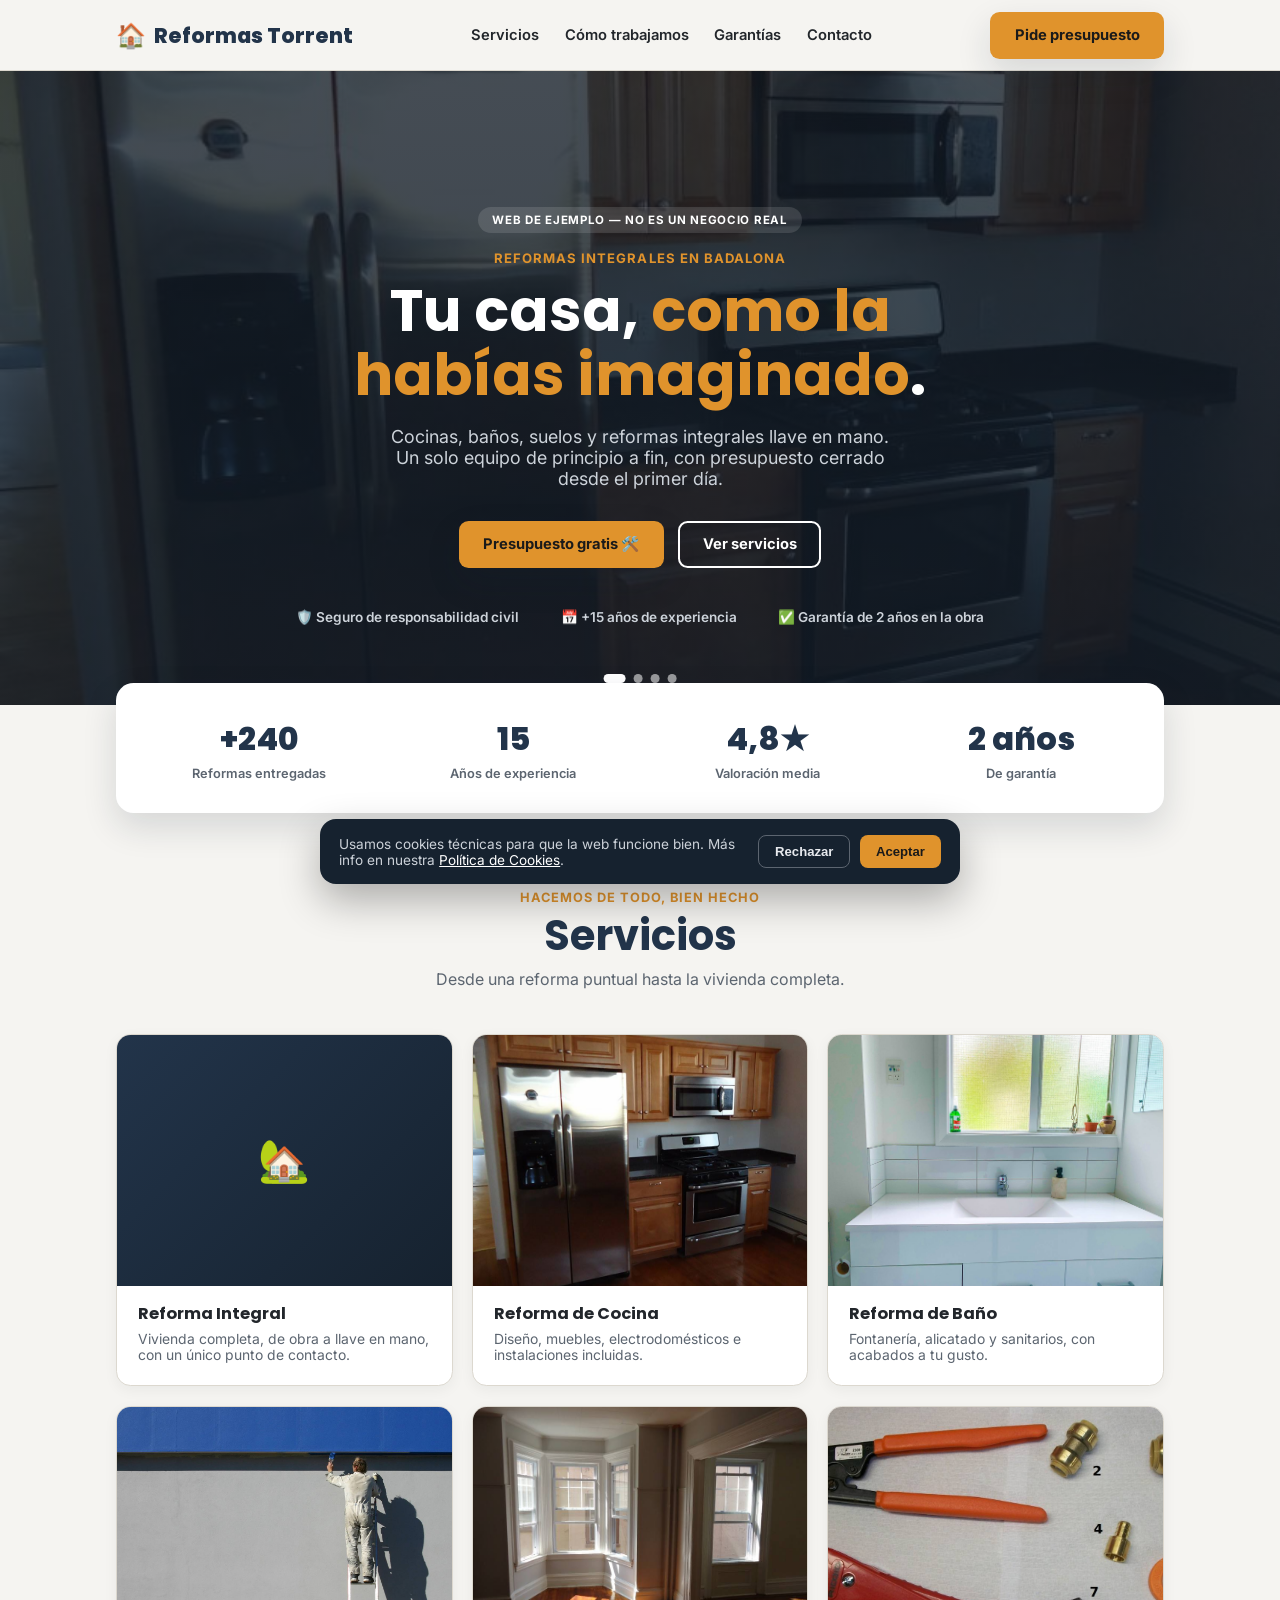
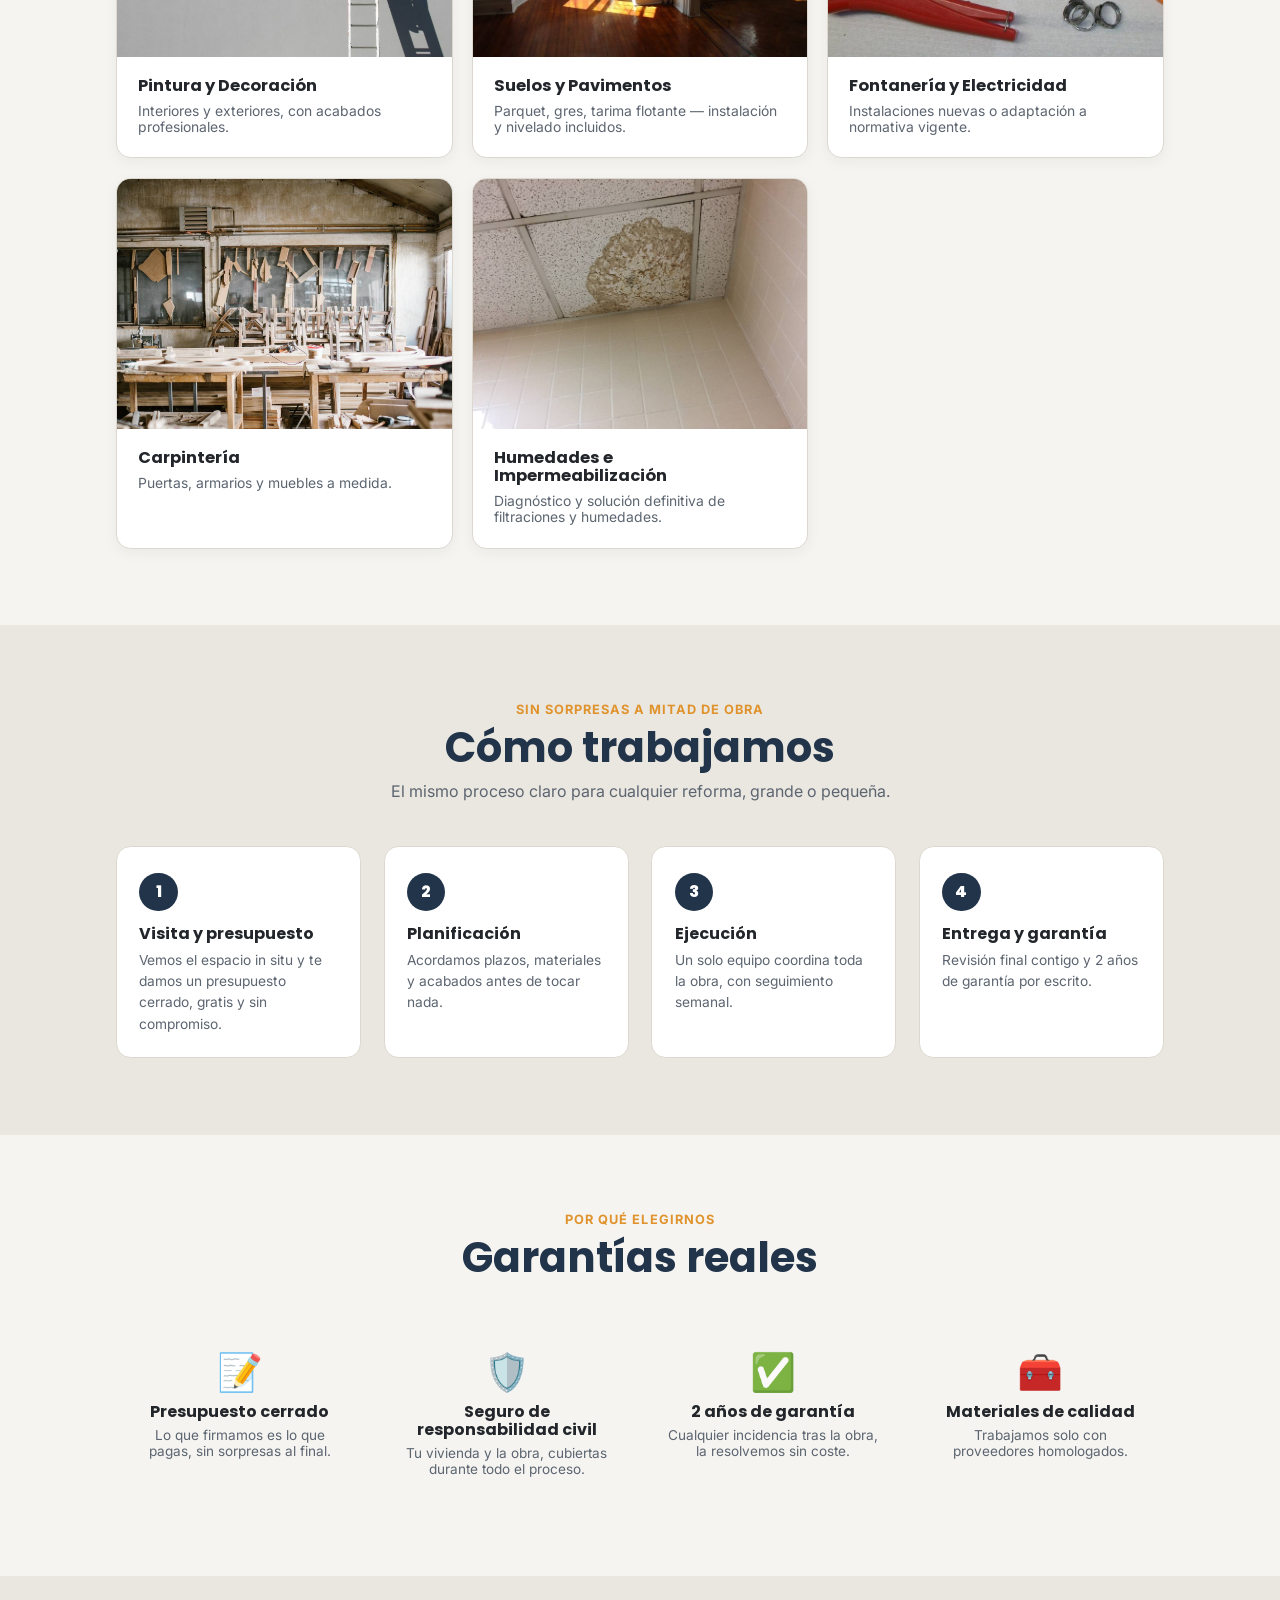
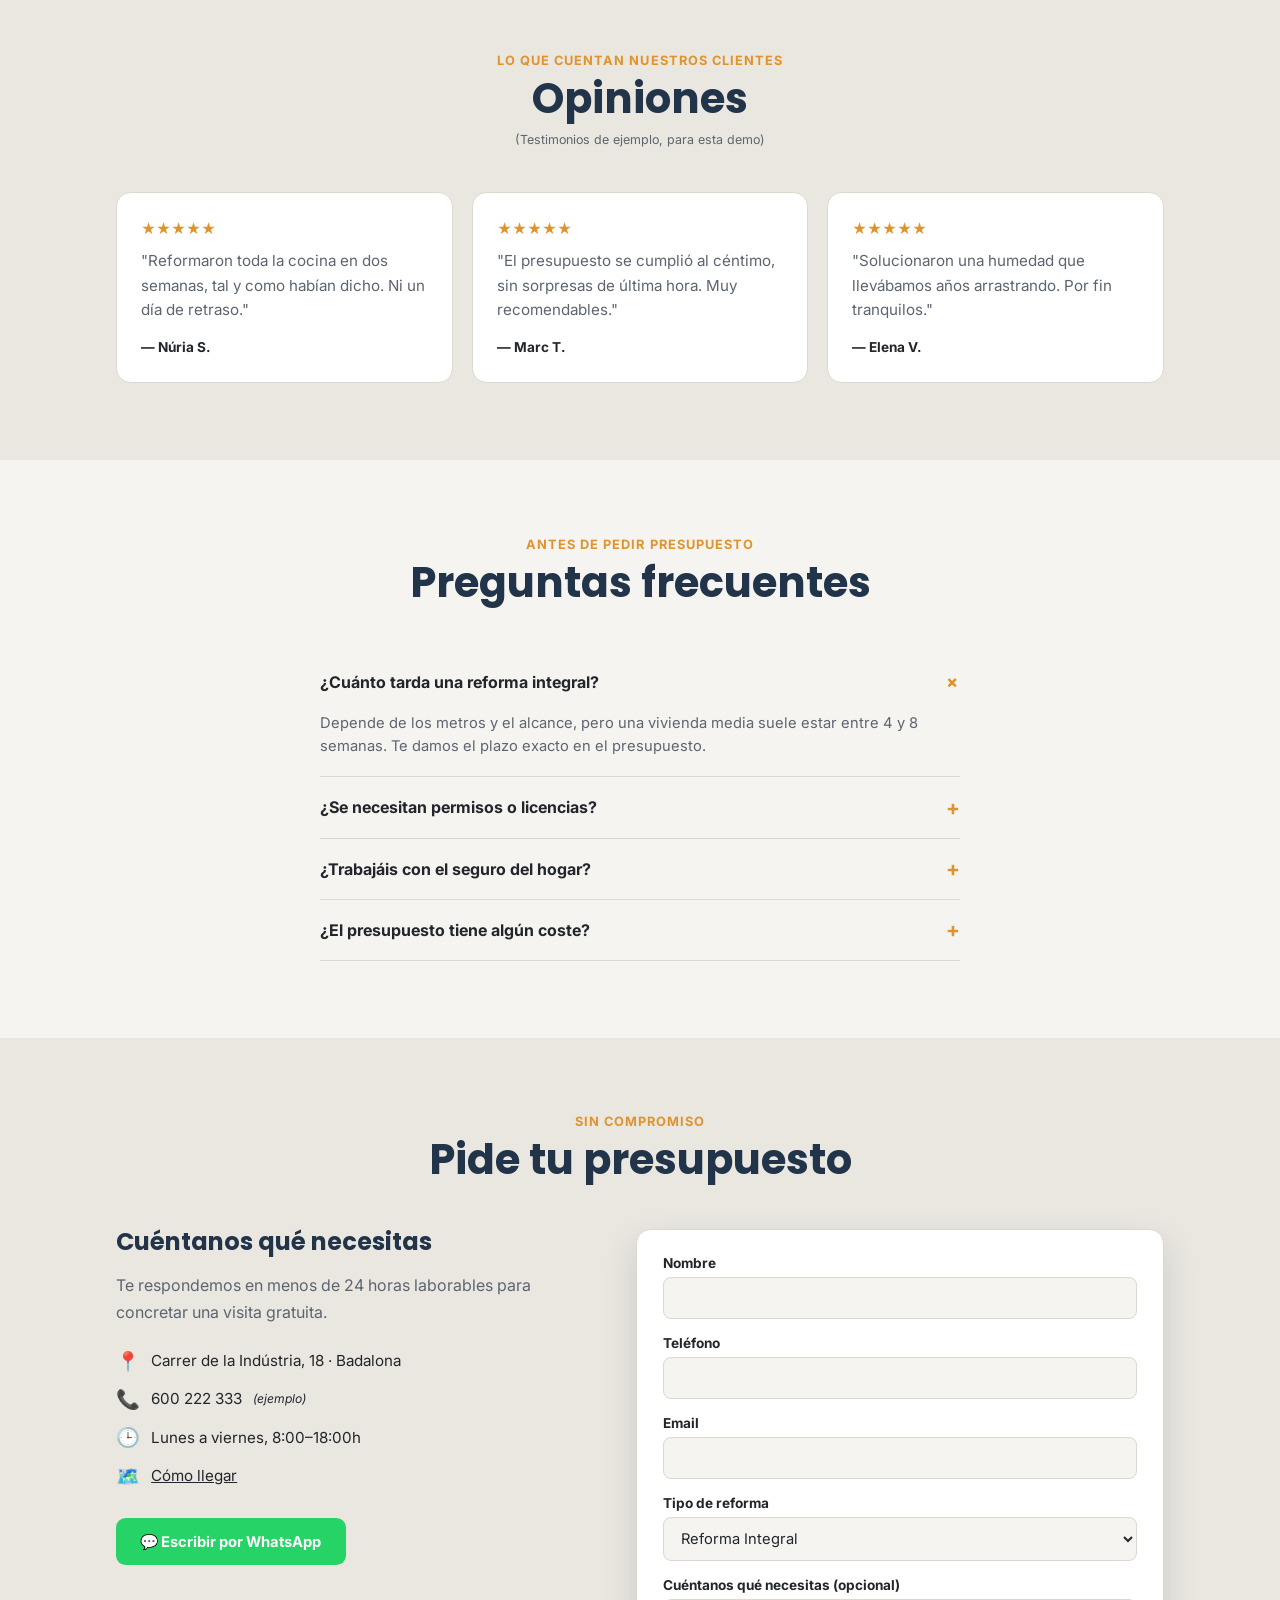
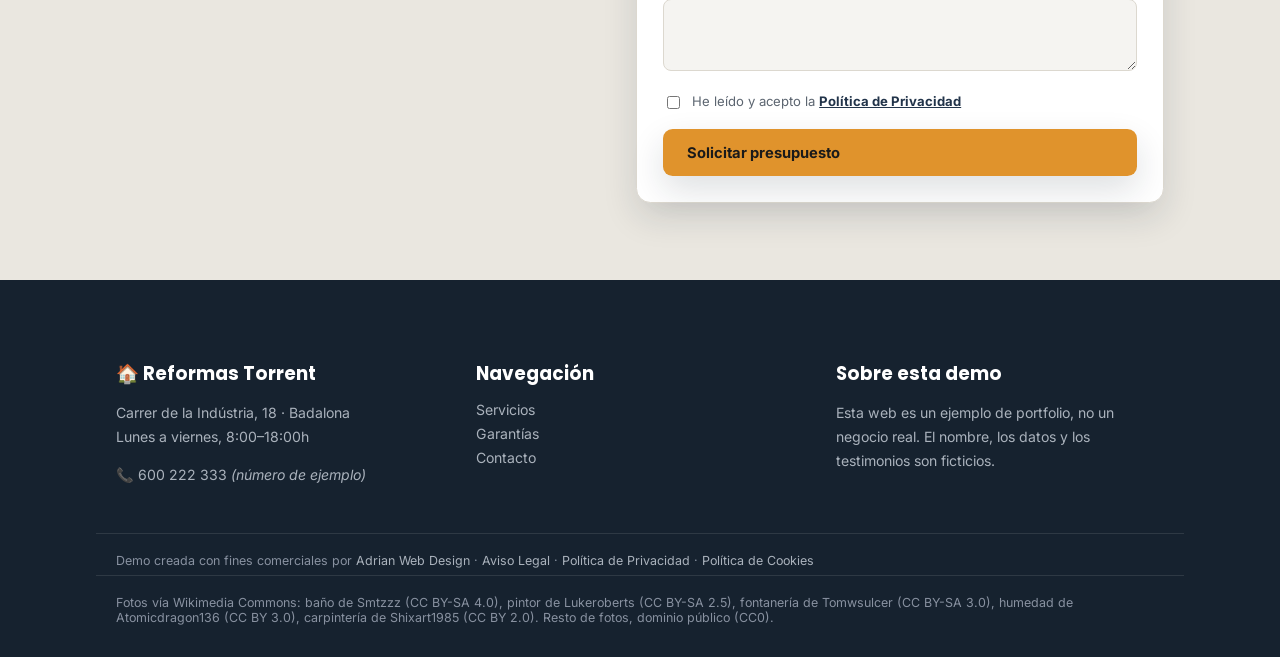
==== commit 9818d5a8: "Mueve el carrusel al hero (automatico, sin controles manuales) y anade foto a Carpinteria" ====
--- a/index.html
+++ b/index.html
@@ -28,7 +28,16 @@
   </div>
 </header>
 
-<section class="hero">
+<section class="hero hero-carousel">
+  <div class="carousel hero-bg">
+    <div class="carousel-track">
+      <div class="carousel-slide"><img src="assets/servicio-cocina.jpg" alt="Cocina reformada con muebles y electrodomésticos nuevos" loading="eager"></div>
+      <div class="carousel-slide"><img src="assets/servicio-bano.jpg" alt="Baño reformado con lavabo y azulejos nuevos" loading="lazy"></div>
+      <div class="carousel-slide"><img src="assets/servicio-pintura.jpg" alt="Pintor aplicando pintura en una fachada" loading="lazy"></div>
+      <div class="carousel-slide"><img src="assets/servicio-suelos.jpg" alt="Salón con suelo de madera renovado" loading="lazy"></div>
+    </div>
+    <div class="carousel-dots"></div>
+  </div>
   <div class="wrap">
     <div class="inner">
       <div class="badge-demo">Web de ejemplo — no es un negocio real</div>
@@ -60,27 +69,6 @@
   </div>
 </div>
 
-<section class="section">
-  <div class="wrap">
-    <div class="section-head reveal">
-      <div class="eyebrow">Nuestro trabajo</div>
-      <h2>Así son nuestras reformas</h2>
-      <p>Algunas fotos del día a día: obra en marcha y resultado final.</p>
-    </div>
-    <div class="carousel reveal">
-      <div class="carousel-track">
-        <div class="carousel-slide"><img src="assets/servicio-pintura.jpg" alt="Pintor aplicando pintura en una fachada" loading="lazy"><div class="carousel-caption">Pintura de interiores y exteriores</div></div>
-        <div class="carousel-slide"><img src="assets/servicio-cocina.jpg" alt="Cocina reformada con muebles y electrodomésticos nuevos" loading="lazy"><div class="carousel-caption">Reforma de cocina, llave en mano</div></div>
-        <div class="carousel-slide"><img src="assets/servicio-bano.jpg" alt="Baño reformado con lavabo y azulejos nuevos" loading="lazy"><div class="carousel-caption">Reforma de baño completa</div></div>
-        <div class="carousel-slide"><img src="assets/servicio-suelos.jpg" alt="Salón con suelo de madera renovado" loading="lazy"><div class="carousel-caption">Suelos y pavimentos</div></div>
-      </div>
-      <button class="carousel-arrow carousel-prev" aria-label="Foto anterior">‹</button>
-      <button class="carousel-arrow carousel-next" aria-label="Foto siguiente">›</button>
-      <div class="carousel-dots"></div>
-    </div>
-  </div>
-</section>
-
 <section class="section" id="servicios">
   <div class="wrap">
     <div class="section-head reveal">
@@ -114,7 +102,7 @@
         <div class="card-body"><h3>Fontanería y Electricidad</h3><div class="desc">Instalaciones nuevas o adaptación a normativa vigente.</div></div>
       </div>
       <div class="card reveal">
-        <div class="card-photo no-photo"><div class="ico">🚪</div></div>
+        <div class="card-photo"><img src="assets/servicio-carpinteria.jpg" alt="Taller de carpintería con muebles de madera en fabricación" loading="lazy"></div>
         <div class="card-body"><h3>Carpintería</h3><div class="desc">Puertas, armarios y muebles a medida.</div></div>
       </div>
       <div class="card reveal">
@@ -268,7 +256,7 @@
     <span>Demo creada con fines comerciales por <a href="https://adrianwebdesign.es/" target="_blank" rel="noopener">Adrian Web Design</a> · <a href="aviso-legal.html">Aviso Legal</a> · <a href="politica-privacidad.html">Política de Privacidad</a> · <a href="politica-cookies.html">Política de Cookies</a></span>
   </div>
   <div class="footer-bottom" style="margin-top:0.4rem;">
-    <span>Fotos vía Wikimedia Commons: baño de Smtzzz (CC BY-SA 4.0), pintor de Lukeroberts (CC BY-SA 2.5), fontanería de Tomwsulcer (CC BY-SA 3.0), humedad de Atomicdragon136 (CC BY 3.0). Resto de fotos, dominio público (CC0).</span>
+    <span>Fotos vía Wikimedia Commons: baño de Smtzzz (CC BY-SA 4.0), pintor de Lukeroberts (CC BY-SA 2.5), fontanería de Tomwsulcer (CC BY-SA 3.0), humedad de Atomicdragon136 (CC BY 3.0), carpintería de Shixart1985 (CC BY 2.0). Resto de fotos, dominio público (CC0).</span>
   </div>
 </footer>
 
--- a/reformas.css
+++ b/reformas.css
@@ -60,6 +60,23 @@
 
 .hero { position: relative; padding: clamp(3.5rem, 8vw, 6.5rem) 0 clamp(3rem, 6vw, 4.5rem); text-align: center; overflow: hidden; background: linear-gradient(180deg, var(--azul) 0%, var(--azul) 55%, var(--gris) 55%); }
 .hero .inner { background: var(--azul); border-radius: 1.4rem; padding: clamp(2.5rem, 6vw, 4rem) clamp(1.5rem, 4vw, 3rem); color: #fff; }
+
+/* Hero con carrusel de fotos de fondo, 100% automático */
+.hero.hero-carousel { background: var(--azul-osc); padding: clamp(6.5rem, 13vw, 8.5rem) 0 clamp(3.5rem, 7vw, 5rem); }
+.hero.hero-carousel .carousel.hero-bg {
+  position: absolute; inset: 0; z-index: 0;
+  border-radius: 0; box-shadow: none; aspect-ratio: auto; max-height: none; height: 100%;
+}
+.hero.hero-carousel .carousel.hero-bg .carousel-track,
+.hero.hero-carousel .carousel.hero-bg .carousel-slide { height: 100%; }
+.hero.hero-carousel .carousel.hero-bg .carousel-slide img { filter: brightness(0.55) saturate(1.05); }
+.hero.hero-carousel .carousel.hero-bg::after {
+  content: ""; position: absolute; inset: 0; z-index: 1;
+  background: linear-gradient(180deg, rgba(22,34,47,0.6) 0%, rgba(22,34,47,0.72) 100%);
+}
+.hero.hero-carousel .carousel.hero-bg .carousel-dots { z-index: 2; bottom: 1.4rem; }
+.hero.hero-carousel .wrap { position: relative; z-index: 2; }
+.hero.hero-carousel .inner { background: transparent; padding: 0; }
 .hero .badge-demo { display: inline-block; margin-bottom: 1.1rem; padding: 0.35rem 0.9rem; border-radius: 999px; background: rgba(255,255,255,0.12); color: #fff; font-size: 0.72rem; font-weight: 700; letter-spacing: 0.06em; text-transform: uppercase; }
 .hero .eyebrow { font-weight: 700; color: var(--ambar); letter-spacing: 0.08em; text-transform: uppercase; font-size: 0.82rem; margin-bottom: 0.8rem; }
 .hero h1 { font-size: clamp(2.2rem, 5.5vw, 3.6rem); max-width: 40rem; margin: 0 auto; color: #fff; }
